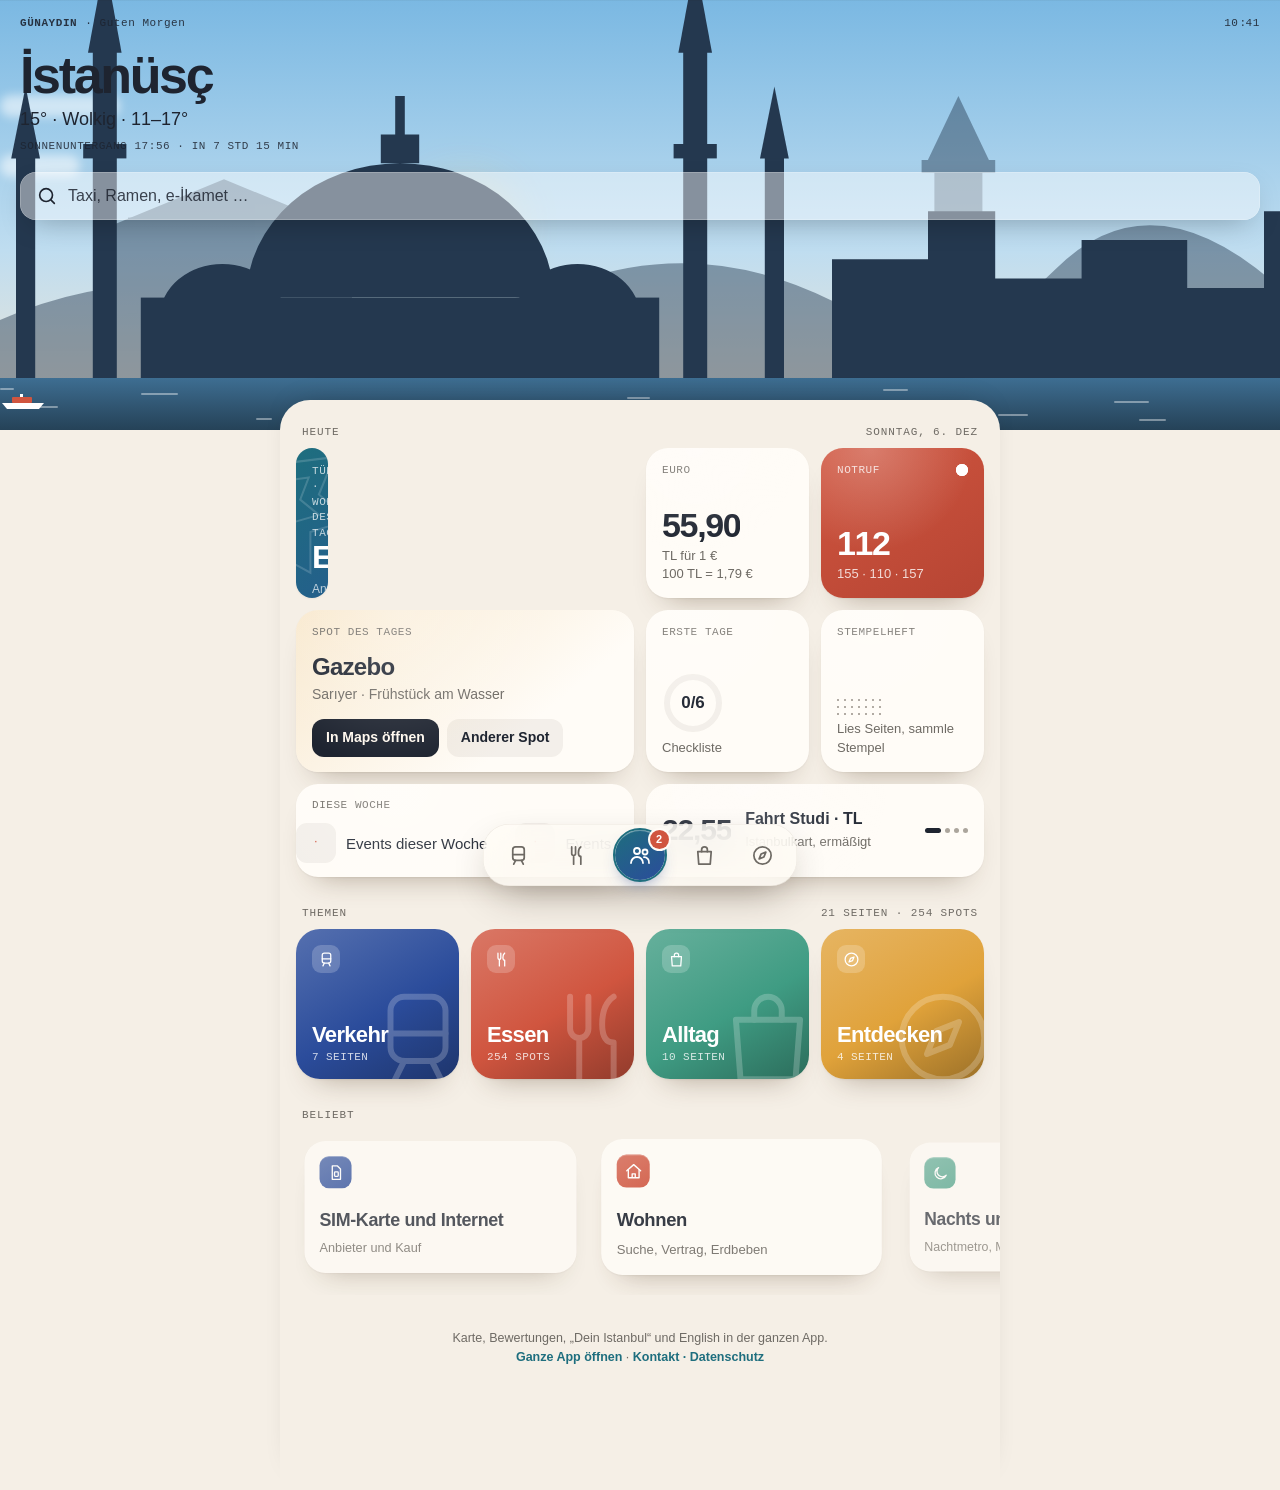
==== index.html @ b3ca07dd "Treffen: Knopf in der Mitte der Leiste, Karte mit Treffpunkten, 5 Beispiel-Treffen, Mitmachen und Vo" ====
<!doctype html>
<html lang="de">
<head>
<meta charset="utf-8">
<meta name="viewport" content="width=device-width,initial-scale=1,viewport-fit=cover">
<title>Istanbul Studentenguide – Istanbulkart, SIM, İkamet, Food-Spots</title>
<meta name="google-site-verification" content="Xn05R_5MM9uL-cfBnthn5D_3-SK7ok3MApF2KQxOoHA"><meta name="description" content="Istanbul für Studierende und Erasmus: Istanbulkart, SIM-Karte, e-İkamet, Verkehr, Preise und über 200 Food-Spots mit Karte und Bewertung."><link rel="canonical" href="https://musancak.github.io/istanbul-guide/"><meta property="og:type" content="website"><meta property="og:url" content="https://musancak.github.io/istanbul-guide/"><meta property="og:site_name" content="Istanbul Studentenguide"><meta property="og:title" content="Istanbul Studentenguide – Istanbulkart, SIM, İkamet, Food-Spots"><meta property="og:description" content="Istanbul für Studierende und Erasmus: Istanbulkart, SIM-Karte, e-İkamet, Verkehr, Preise und über 200 Food-Spots mit Karte und Bewertung."><meta property="og:image" content="https://musancak.github.io/istanbul-guide/og.png?v=2"><meta property="og:image:alt" content="Istanbul Studentenguide auf dem Handy"><meta property="og:image:width" content="1200"><meta property="og:image:height" content="630"><meta property="og:locale" content="de_DE"><meta name="twitter:card" content="summary_large_image">
<meta name="theme-color" content="#F5EFE6" media="(prefers-color-scheme: light)">
<meta name="theme-color" content="#0F1621" media="(prefers-color-scheme: dark)">
<meta name="apple-mobile-web-app-capable" content="yes">
<meta name="apple-mobile-web-app-title" content="Istanbul">
<link rel="manifest" href="manifest.webmanifest">
<link rel="icon" href="icon-192.png">
<link rel="apple-touch-icon" href="icon-180.png">
<script>/* alte Links wie #essen oder #sim führen in die ganze App */if(location.hash.length>1)location.replace("app.html"+location.hash)</script>
<link rel="stylesheet" href="start.css">
<link rel="stylesheet" href="treffen.css">
<style>
/* ---------- Himmel oben ---------- */
.held{position:relative;height:calc(430px + env(safe-area-inset-top));overflow:hidden;color:#fff;--h1:#8EC5E8;--h2:#E9F1F4;--h3:#F6E7D2;--silh:#24384F;--wasser:#3E6E92}
.himmel{position:absolute;inset:-10% 0 0;background:linear-gradient(180deg,var(--h1) 0%,var(--h2) 62%,var(--h3) 100%);transition:background 4s}
.sterne{position:absolute;inset:0;opacity:0;transition:opacity 4s}.nacht .sterne{opacity:1}
.sterne i{position:absolute;width:2px;height:2px;border-radius:50%;background:#fff;animation:funkeln 7s ease-in-out infinite}
@keyframes funkeln{50%{opacity:.15;transform:scale(.6)}}
.gestirn{position:absolute;width:46px;height:46px;margin:-23px 0 0 -23px;border-radius:50%;background:radial-gradient(circle at 40% 40%,#FFF6D8,#FFD27A 60%,#F6A94B);box-shadow:0 0 50px 18px rgba(255,210,122,.45);transition:left 4s,top 4s}
.nacht .gestirn{width:30px;height:30px;margin:-15px 0 0 -15px;background:radial-gradient(circle at 35% 35%,#FFFFFF,#DCE3F0);box-shadow:0 0 40px 10px rgba(220,227,240,.25)}
.wolke{position:absolute;height:22px;border-radius:99px;background:rgba(255,255,255,.55);filter:blur(5px);animation:ziehen linear infinite}
.wolke.w1{top:22%;width:120px;animation-duration:140s;animation-delay:-40s}.wolke.w2{top:36%;width:80px;animation-duration:190s;animation-delay:-120s}
.nacht .wolke{background:rgba(255,255,255,.08)}
@keyframes ziehen{from{transform:translateX(-140px)}to{transform:translateX(calc(100vw + 140px))}}
.skyline{position:absolute;left:0;right:0;bottom:0;width:100%;height:auto;will-change:transform}
.skyline.hinten{bottom:46px;opacity:.45}
.skyline.vorne{width:150%;left:-25%}
.regen .himmel{filter:saturate(.45) brightness(.92)}.regen .gestirn{opacity:.25}.regen .wolke{background:rgba(255,255,255,.7);height:30px}
.tropfen{position:absolute;inset:0;pointer-events:none;opacity:0;transition:opacity 4s}.regen .tropfen{opacity:1}
.tropfen i{position:absolute;top:-20px;width:1.5px;height:16px;border-radius:2px;background:linear-gradient(transparent,rgba(255,255,255,.75));animation:fallen linear infinite}
@keyframes fallen{to{transform:translate(-30px,460px)}}
.hell{color:#1E2430}.hell .held-inhalt{text-shadow:none}.hell .suche{color:#1E2430;background:rgba(255,255,255,.45)}
.skyline path,.skyline rect,.skyline polygon{fill:var(--silh)}
.wasser{position:absolute;left:0;right:0;bottom:0;height:52px;background:linear-gradient(180deg,var(--wasser),color-mix(in srgb,var(--wasser) 60%,#000))}
.wasser i{position:absolute;height:1.5px;border-radius:2px;background:rgba(255,255,255,.4);animation:glitzern 10s ease-in-out infinite}
@keyframes glitzern{50%{opacity:.1;transform:translateX(14px) scaleX(.6)}}
.faehre{position:absolute;bottom:20px;left:0;width:46px;animation:fahren 90s linear infinite}
.faehre path{fill:#fff}.faehre rect{fill:var(--koralle)}
@keyframes fahren{from{transform:translateX(-60px)}to{transform:translateX(calc(100vw + 60px))}}
.held-inhalt{position:absolute;left:0;right:0;top:0;padding:calc(env(safe-area-inset-top) + 16px) 20px 0;text-shadow:0 1px 14px rgba(0,0,0,.18);will-change:transform,opacity}
.gruss{display:flex;align-items:center;gap:8px;opacity:.9}
.gruss b{font-weight:700}
.uhr{margin-left:auto}
#titel{font:800 52px/1 var(--font-d);letter-spacing:-.045em;margin:18px 0 6px}
#wetter{font-size:18px;font-weight:500;margin:0}
#sonne{margin:6px 0 0;opacity:.85}
.suche{position:relative;margin-top:18px;width:100%;display:flex;align-items:center;gap:10px;height:48px;padding:0 16px;border-radius:16px;color:#fff;
 background:rgba(255,255,255,.2);backdrop-filter:blur(18px) saturate(1.6);-webkit-backdrop-filter:blur(18px) saturate(1.6);box-shadow:inset 0 0 0 .5px rgba(255,255,255,.4),0 10px 30px -12px rgba(0,0,0,.35);font-size:16px}
.suche span{opacity:.85}
/* Kopfzeile, wenn der Himmel weggerollt ist */
.mini-kopf{position:fixed;z-index:40;left:0;right:0;top:0;padding:calc(env(safe-area-inset-top) + 10px) 20px 10px;display:flex;align-items:center;gap:8px;
 background:color-mix(in srgb,var(--bg) 78%,transparent);backdrop-filter:blur(20px) saturate(1.6);-webkit-backdrop-filter:blur(20px) saturate(1.6);box-shadow:0 .5px 0 var(--linie);transform:translateY(-100%);transition:transform 1s var(--feder)}
.mini-kopf.da{transform:none}
.mini-kopf b{font:700 17px var(--font-d);letter-spacing:-.02em}
.mini-kopf .mono{margin-left:auto;color:var(--fg2)}

/* ---------- Inhalt ---------- */
main{position:relative;z-index:2;margin-top:-30px;background:var(--bg);border-radius:30px 30px 0 0;padding:22px 16px calc(120px + env(safe-area-inset-bottom));max-width:720px;margin-left:auto;margin-right:auto;box-shadow:0 -10px 30px -18px rgba(0,0,0,.25)}
.kopf{font:500 11px var(--mono);letter-spacing:.08em;text-transform:uppercase;color:var(--fg2);margin:30px 6px 10px;display:flex;justify-content:space-between}
.kopf:first-child{margin-top:4px}
.bento{display:grid;grid-template-columns:1fr 1fr;gap:12px}
.k{position:relative;border-radius:22px;padding:15px 16px;background:var(--karte);box-shadow:var(--schatten);overflow:hidden;min-height:132px;display:flex;flex-direction:column;transform-style:preserve-3d}
.k.breit{grid-column:span 2}
.k .mono{color:var(--fg2)}
.k::after{content:"";position:absolute;inset:0;pointer-events:none;background:radial-gradient(circle at var(--gx,30%) var(--gy,0%),rgba(255,255,255,.35),transparent 55%);opacity:.7}
.gross{font:700 34px/1 var(--font-d);letter-spacing:-.04em;margin-top:auto}
.klein{font-size:13px;color:var(--fg2);margin-top:5px}
.k.farbig{color:#fff}.k.farbig .mono,.k.farbig .klein{color:rgba(255,255,255,.8)}
/* Wort des Tages: Karte zum Umdrehen */
.wort{min-height:150px;padding:0;background:none;box-shadow:none;perspective:900px;overflow:visible}
.wort::after{display:none}
.wort-in{position:relative;flex:1;transform-style:preserve-3d;transition:transform 1.8s var(--feder)}
.wort.um .wort-in{transform:rotateY(180deg)}
.seite-a,.seite-b{position:absolute;inset:0;border-radius:22px;padding:16px;backface-visibility:hidden;-webkit-backface-visibility:hidden;display:flex;flex-direction:column;overflow:hidden;color:#fff;box-shadow:var(--schatten);
 background:linear-gradient(135deg,var(--tuerkis),color-mix(in srgb,var(--tuerkis) 55%,var(--kobalt)))}
.seite-b{transform:rotateY(180deg);background:linear-gradient(135deg,var(--kobalt),color-mix(in srgb,var(--kobalt) 60%,#1E2430))}
.seite-a .mono,.seite-b .mono{color:rgba(255,255,255,.75)}
.muster{position:absolute;right:-30px;top:-30px;width:170px;height:170px;opacity:.16;animation:drehen 120s linear infinite}
.muster path{fill:none;stroke:#fff;stroke-width:1.2}
@keyframes drehen{to{transform:rotate(360deg)}}
.tr{font:700 32px/1.05 var(--font-d);letter-spacing:-.03em;margin-top:auto}
.de{font-size:15px;line-height:1.4;margin-top:auto}
.aus{font:12px var(--mono);opacity:.8;margin-top:6px}
.hoeren{position:absolute;right:12px;bottom:12px;width:40px;height:40px;border-radius:50%;display:grid;place-items:center;background:rgba(255,255,255,.18)}
.hoeren .i{width:19px;height:19px}
.hoeren.spricht{animation:sprechen 1.6s ease-in-out infinite}
@keyframes sprechen{50%{box-shadow:0 0 0 8px rgba(255,255,255,.12)}}
.tipp{font-size:12px;opacity:.7;margin-top:6px}
/* Notruf */
.notruf{background:linear-gradient(150deg,var(--koralle),color-mix(in srgb,var(--koralle) 70%,#7A1F18))}
.puls{position:absolute;right:16px;top:16px;width:12px;height:12px;border-radius:50%;background:#fff}
.puls::before,.puls::after{content:"";position:absolute;inset:0;border-radius:50%;border:2px solid #fff;animation:pulsen 4.8s ease-out infinite}
.puls::after{animation-delay:2.4s}
@keyframes pulsen{to{transform:scale(3.4);opacity:0}}
/* Ring */
.ring{position:relative;width:62px;height:62px;margin-top:auto}
.ring svg{width:62px;height:62px;transform:rotate(-90deg)}
.ring circle{fill:none;stroke-width:6;stroke-linecap:round}
.ring .bahn{stroke:var(--fuell)}.ring .voll{stroke:var(--minze);transition:stroke-dashoffset 2.8s var(--feder)}
.ring b{position:absolute;inset:0;display:grid;place-items:center;font:700 17px var(--font-d)}
/* Stempel */
.punkte{display:grid;grid-template-columns:repeat(7,1fr);gap:5px;margin-top:auto}
.punkte i{aspect-ratio:1;border-radius:50%;border:1.5px dashed var(--fg3);transition:background .8s,border-color .8s,transform 1s var(--feder)}
.punkte i.an{background:var(--koralle);border:1.5px solid var(--koralle)}
.punkte i.neu{animation:stempelPunkt 1.4s var(--feder)}
@keyframes stempelPunkt{0%{transform:scale(2.2);opacity:0}}
/* Spot des Tages */
.spot{background:linear-gradient(140deg,color-mix(in srgb,var(--safran) 22%,var(--karte)),var(--karte) 70%)}
.spot-name{font:700 24px/1.1 var(--font-d);letter-spacing:-.03em;margin-top:14px}
.spot-rest{font-size:14px;color:var(--fg2);margin-top:4px;min-height:20px}
.spot-knoepfe{display:flex;gap:8px;margin-top:14px}
.knopf{padding:9px 14px;border-radius:12px;font-size:14px;font-weight:600;background:var(--tinte);color:var(--auf-tinte)}
.knopf.hell{background:var(--fuell);color:var(--fg)}
/* Events-Laufband */
.events{min-height:0;padding:14px 0 14px}
.events .mono{padding:0 16px}
.band{display:flex;gap:28px;width:max-content;margin-top:10px;animation:laufen 75s linear infinite}
.events:hover .band,.events:active .band{animation-play-state:paused}
@keyframes laufen{to{transform:translateX(-50%)}}
.ev{display:flex;align-items:center;gap:10px;white-space:nowrap;font-size:15px;font-weight:500}
.ev time{display:grid;place-items:center;width:40px;height:40px;border-radius:11px;background:var(--fuell);font:700 15px/1 var(--font-d);text-align:center}
.ev time small{display:block;font:600 8.5px var(--mono);letter-spacing:.06em;color:var(--koralle);margin-bottom:2px}
/* Preise im Wechsel */
.preis{min-height:0;flex-direction:row;align-items:center;gap:14px}
.preis .gross{margin:0;font-size:30px}
.preis-text{flex:1;min-width:0}
.preis-text b{display:block;font-weight:600}
.preis-punkte{display:flex;gap:4px}.preis-punkte i{width:5px;height:5px;border-radius:50%;background:var(--fg3);transition:width .8s var(--feder),background .6s}.preis-punkte i.an{width:16px;border-radius:3px;background:var(--fg)}
/* Themen */
.themen{display:grid;grid-template-columns:1fr 1fr;gap:12px}
.thema{position:relative;min-height:150px;border-radius:24px;padding:16px;color:#fff;overflow:hidden;display:flex;flex-direction:column;box-shadow:var(--schatten);
 background:linear-gradient(150deg,color-mix(in srgb,var(--f) 80%,#fff),var(--f) 55%,color-mix(in srgb,var(--f) 70%,#000))}
.thema .gross-i{position:absolute;right:-14px;bottom:-14px;width:110px;height:110px;opacity:.22;stroke-width:1.3;transition:transform 1.6s var(--feder)}
.thema:active .gross-i{transform:rotate(-12deg) scale(1.1)}
.thema b{font:700 22px/1.1 var(--font-d);letter-spacing:-.03em;margin-top:auto}
.thema small{font:11px var(--mono);letter-spacing:.04em;opacity:.8;margin-top:4px}
.thema .klein-i{width:28px;height:28px;border-radius:9px;display:grid;place-items:center;background:rgba(255,255,255,.2)}
.thema .klein-i .i{width:17px;height:17px}
/* Beliebt: Karussell */
.karussell{display:flex;gap:12px;overflow-x:auto;scroll-snap-type:x mandatory;scrollbar-width:none;margin:0 -16px;padding:6px 16px 18px}
.karussell::-webkit-scrollbar{display:none}
.kk{flex:none;width:72%;scroll-snap-align:center;border-radius:22px;padding:16px;background:var(--karte);box-shadow:var(--schatten);display:flex;flex-direction:column;gap:10px;min-height:140px;transition:transform .3s linear,opacity .3s linear}
.kk b{font:700 19px/1.15 var(--font-d);letter-spacing:-.02em;margin-top:auto}
.kk small{color:var(--fg2);font-size:13.5px}
.fussnote{font-size:12.5px;color:var(--fg2);text-align:center;margin:34px 10px 0;line-height:1.5}
.fussnote a{color:var(--gruen);font-weight:600}
/* ---------- Leiste unten ---------- */
.leiste{position:fixed;z-index:50;left:50%;bottom:calc(14px + env(safe-area-inset-bottom));transform:translateX(-50%);display:flex;padding:6px;border-radius:26px;
 background:color-mix(in srgb,var(--karte) 72%,transparent);backdrop-filter:blur(22px) saturate(1.8);-webkit-backdrop-filter:blur(22px) saturate(1.8);box-shadow:0 16px 40px -14px rgba(40,25,10,.45),inset 0 0 0 .5px var(--linie)}
.leiste button{position:relative;z-index:1;width:58px;height:50px;display:grid;place-items:center;color:var(--fg2);transition:color .6s}
.leiste button[aria-current=true]{color:var(--auf-tinte)}
.leiste .i{width:23px;height:23px;transition:transform 1s var(--feder)}
.leiste button:active .i{transform:scale(.8)}
.blob{position:absolute;z-index:0;top:6px;left:6px;width:58px;height:50px;border-radius:20px;background:var(--tinte);transition:transform 1.2s var(--feder),width 1.2s var(--feder)}
/* Suche, Checkliste */
.such-feld{display:flex;align-items:center;gap:10px;height:50px;padding:0 16px;border-radius:16px;background:var(--karte);box-shadow:var(--schatten);margin:8px 0 14px}
.such-feld input{flex:1;border:0;background:none;font:inherit;font-size:17px;color:var(--fg);outline:none;min-width:0}
.leer{color:var(--fg2);text-align:center;padding:30px 10px}
.check{width:26px;height:26px;border-radius:50%;border:1.8px solid var(--fg3);display:grid;place-items:center;flex:none;transition:background .6s,border-color .6s,transform 1s var(--feder)}
.check .i{width:15px;height:15px;color:#fff;stroke-width:3;stroke-dasharray:24;stroke-dashoffset:24;transition:stroke-dashoffset .8s .2s var(--sanft)}
.an-c .check{background:var(--minze);border-color:var(--minze);transform:scale(1.08)}
.an-c .check .i{stroke-dashoffset:0}
.an-c b{color:var(--fg2);text-decoration:line-through}
.funke{position:fixed;z-index:99;width:7px;height:7px;border-radius:2px;pointer-events:none}
@media (prefers-color-scheme:dark){
 .seite-a{background:linear-gradient(135deg,#1B6672,#22427A)}.seite-b{background:linear-gradient(135deg,#2B4C9B,#18223C)}
 .notruf{background:linear-gradient(150deg,#B8473A,#6A1E17)}
 .thema{background:linear-gradient(150deg,color-mix(in srgb,var(--f) 72%,#000),color-mix(in srgb,var(--f) 42%,#000))}
 .mini{background:linear-gradient(150deg,color-mix(in srgb,var(--f) 75%,#000),color-mix(in srgb,var(--f) 50%,#000))}
 .k::after{opacity:.15}}
/* Bewegung reduzieren: die ruhigen Hintergrund-Bewegungen laufen trotzdem, nur langsam */
@media(prefers-reduced-motion:reduce){
 .wolke.w1,.wolke.w2,.faehre,.muster,.band,.wasser i,.sterne i{animation-iteration-count:infinite!important}
 .wolke.w1{animation-duration:140s!important}.wolke.w2{animation-duration:190s!important}.faehre{animation-duration:90s!important}.muster{animation-duration:120s!important}
 .wasser i{animation-duration:10s!important}.sterne i{animation-duration:7s!important}.band{animation-duration:var(--band,160s)!important}}
@media(min-width:700px){.bento{grid-template-columns:repeat(4,1fr)}.themen{grid-template-columns:repeat(4,1fr)}.kk{width:42%}}
</style>
</head>
<body>
<header class="held" id="held">
  <div class="himmel" id="himmel"></div>
  <div class="sterne" id="sterne"></div>
  <div class="gestirn" id="gestirn"></div>
  <div class="tropfen" id="tropfen"></div>
  <div class="wolke w1"></div>
  <div class="wolke w2"></div>
  <svg class="skyline hinten" id="hinten" viewBox="0 0 400 90" preserveAspectRatio="xMidYMax slice" aria-hidden="true">
    <path d="M0 70Q40 52 90 62T180 58T260 64T330 54T400 60V90H0Z"/>
    <rect x="292" y="20" width="15" height="45"/><polygon points="289,22 299.5,0 310,22"/><rect x="288" y="20" width="23" height="4"/>
    <rect x="40" y="38" width="3" height="30"/><rect x="96" y="44" width="3" height="22"/><path d="M30 64h80V40l-6 0-34-14-34 14h-6z"/>
  </svg>
  <svg class="skyline vorne" id="vorne" viewBox="0 0 400 100" preserveAspectRatio="xMidYMax slice" aria-hidden="true" style="bottom:46px">
    <path d="M118 82a32 28 0 0 1 64 0zM100 86a13 11 0 0 1 26 0zM174 86a13 11 0 0 1 26 0zM146 54h8v-6h-8zM149 48v-8h2v8z"/>
    <rect x="96" y="82" width="108" height="18"/>
    <rect x="86" y="30" width="5" height="70"/><polygon points="85,31 88.5,12 92,31"/><rect x="84" y="50" width="9" height="3"/>
    <rect x="209" y="30" width="5" height="70"/><polygon points="208,31 211.5,12 215,31"/><rect x="207" y="50" width="9" height="3"/>
    <rect x="70" y="52" width="4" height="48"/><polygon points="69,53 72,38 75,53"/>
    <rect x="226" y="52" width="4" height="48"/><polygon points="225,53 228,38 231,53"/>
    <path d="M0 100V78h14v-8h12v10h16v-6h18v26zM240 100V74h20v-10h14v14h18v-8h22v10h16v-16h14v12h18v24zM330 100V84h70v16z"/>
  </svg>
  <div class="wasser" id="wasser"></div>
  <svg class="faehre" viewBox="0 0 46 16" aria-hidden="true"><path d="M2 9h42l-5 6H7z"/><rect x="12" y="3" width="20" height="6" rx="1"/><path d="M20 0h3v3h-3z"/></svg>
  <div class="held-inhalt" id="heldInhalt">
    <div class="gruss mono"><b id="grussTr">MERHABA</b><span id="grussDe"></span><span class="uhr" id="uhr"></span></div>
    <h1 id="titel">İstanbul</h1>
    <p id="wetter">&nbsp;</p>
    <p id="sonne" class="mono">&nbsp;</p>
    <button class="suche press" id="suche"></button>
  </div>
</header>
<div class="mini-kopf" id="miniKopf" aria-hidden="true"><b>İstanbul</b><span class="mono" id="miniWetter"></span></div>

<main id="inhalt">
  <div class="kopf"><span>Heute</span><span id="datum"></span></div>
  <div class="bento" id="bento">
    <button class="k breit wort" id="wort" aria-label="Wort des Tages, antippen zum Umdrehen">
      <div class="wort-in">
        <div class="seite-a"><svg class="muster" viewBox="0 0 100 100" aria-hidden="true"><path d="M50 5l12 21 24-3-9 22 18 15-23 7v24L50 79 28 91V67L5 60l18-15-9-22 24 3z"/><path d="M50 25l7 12 14-2-5 13 11 9-14 4v14L50 68 37 75V61l-14-4 11-9-5-13 14 2z"/><circle cx="50" cy="50" r="9"/></svg>
          <span class="mono">TÜRKISCH · WORT DES TAGES</span><span class="tr" id="wortTr"></span><span class="tipp">Antippen zum Umdrehen</span></div>
        <div class="seite-b"><span class="mono" id="wortTr2"></span><span class="de" id="wortDe"></span><span class="aus" id="wortAus"></span><span class="hoeren" id="hoeren" role="button" aria-label="Anhören"></span></div>
      </div>
    </button>
    <button class="k welle-an" data-seite="geld" id="kursK"><span class="mono">EURO</span><span class="gross" id="kurs">55,89</span><span class="klein" id="kursKlein">TL für 1 €</span></button>
    <button class="k farbig notruf welle-an" data-seite="notfall"><span class="mono">NOTRUF</span><i class="puls"></i><span class="gross">112</span><span class="klein">155 · 110 · 157</span></button>
    <div class="k breit spot" id="spotK"><span class="mono">SPOT DES TAGES</span><div id="spotBox"><div class="spot-name" id="spotName"></div><div class="spot-rest" id="spotRest"></div></div>
      <div class="spot-knoepfe"><a class="knopf press" id="spotKarte" target="_blank" rel="noopener">In Maps öffnen</a><button class="knopf hell press" id="spotWeiter">Anderer Spot</button></div></div>
    <button class="k welle-an" id="ersteK"><span class="mono">ERSTE TAGE</span><div class="ring"><svg viewBox="0 0 62 62"><circle class="bahn" cx="31" cy="31" r="26"/><circle class="voll" id="ringVoll" cx="31" cy="31" r="26" stroke-dasharray="163.4" stroke-dashoffset="163.4"/></svg><b id="ringZahl">0/6</b></div><span class="klein">Checkliste</span></button>
    <button class="k welle-an" id="stempelK"><span class="mono">STEMPELHEFT</span><div class="punkte" id="punkte"></div><span class="klein" id="stempelText"></span></button>
    <button class="k breit events" data-seite="events" id="eventsK"><span class="mono">DIESE WOCHE</span><div class="band" id="band"></div></button>
    <button class="k breit preis welle-an" id="preisK"><span class="gross" id="preisZahl">22,55</span><span class="preis-text"><b id="preisWas"></b><span class="klein" id="preisInfo"></span></span><span class="preis-punkte" id="preisPunkte"></span></button>
  </div>

  <div class="kopf"><span>Themen</span><span id="themenZahl"></span></div>
  <div class="themen" id="themen"></div>

  <div class="kopf"><span>Beliebt</span></div>
  <div class="karussell" id="karussell"></div>

  <p class="fussnote">Karte, Bewertungen, „Dein Istanbul“ und English in der ganzen App.<br><a href="app.html">Ganze App öffnen</a> · <a href="rechtliches.html">Kontakt · Datenschutz</a></p>
</main>

<nav class="leiste" id="leiste" aria-label="Bereiche"><i class="blob" id="blob"></i></nav>

<script src="data.js"></script>
<script src="icons.js"></script>
<script src="start.js"></script>
<script src="treffen.js"></script>
<script>
/* ---------- Daten der Startseite ---------- */
const WOERTER=[["Kolay gelsin","Möge es dir leicht fallen. Sagt man zu allen, die gerade arbeiten.","ko-LAI gel-SIN"],["Afiyet olsun","Guten Appetit, auch nach dem Essen als Dank an die Köchin.","a-fi-JET ol-SUN"],["Hesap lütfen","Die Rechnung, bitte.","he-SAP lüt-FEN"],["Ne kadar?","Wie viel kostet das?","ne ka-DAR"],["Öğrenciyim","Ich bin Student oder Studentin. Lohnt sich bei Rabatten.","ö-ren-DSCHI-jim"],["Aktarma","Umsteigen. Mit der Istanbulkart wird es dabei billiger.","ak-tar-MA"],["Durak","Haltestelle.","du-RAK"],["İndirim var mı?","Gibt es einen Rabatt?","in-di-RIM var-MI"],["Çok güzel","Sehr schön. Passt fast immer.","tschok gü-SEL"],["Sağ ol","Danke, locker und kurz.","SA ol"],["Pardon","Entschuldigung, um durchzukommen.","par-DON"],["Bir çay lütfen","Einen Tee, bitte.","bir TSCHAI lüt-FEN"],["Nerede?","Wo ist das?","NE-re-de"],["Tamam","Okay, passt.","ta-MAM"],["Yavaş yavaş","Langsam, ganz entspannt.","ja-WASCH ja-WASCH"],["Geçmiş olsun","Gute Besserung, auch nach Ärger aller Art.","getsch-MISCH ol-SUN"],["Kira","Miete.","ki-RA"],["Ev sahibi","Vermieter oder Vermieterin.","ew sa-hi-BI"],["Eczane","Apotheke.","edsch-sa-NE"],["Görüşürüz","Bis bald.","gö-rü-schü-RÜS"],["Hadi","Los, komm.","HA-di"],["İnşallah","Hoffentlich, so Gott will.","in-SCHAL-lah"],["Maşallah","Wie schön, als Bewunderung.","MA-schal-lah"],["Boş mu?","Ist der Platz frei?","BOSCH mu"],["Fatura","Rechnung für Strom, Wasser oder Internet.","fa-TU-ra"]];
const PREISE=[["22,55","Fahrt Studi · TL","Istanbulkart, ermäßigt","istanbulkart"],["653","Monatskarte Studi · TL","200 Fahrten im Monat","istanbulkart"],["46,20","Fahrt normal · TL","Istanbulkart, ohne Rabatt","istanbulkart"],["230","Taxi mindestens · TL","Taxameter, 47,92 TL pro km","taxi"]];
const SCHRITTE=[["s1","Istanbulkart am Flughafen holen","flughafen"],["s2","SIM-Karte kaufen, Pass mitnehmen","sim"],["s3","e-İkamet rechtzeitig beantragen","aufenthalt"],["s4","Studenten-Istanbulkart beantragen","istanbulkart"],["s5","Handy-Frist von 120 Tagen notieren","imei"],["s6","Notrufnummern speichern","notfall"]];
const BELIEBT=["sim","wohnen","nacht","geld","flughafen","muzekart","viertel"];
let done={};try{done=JSON.parse(localStorage.getItem("ist-done"))||{}}catch(e){}

/* ---------- Himmel nach Tageszeit ---------- */
const PHASEN={nacht:["#0B1530","#1E3260","#3A4C7A","#0A1226","#132544"],morgen:["#F2A97E","#F6CDA8","#FBE6CF","#2E2E44","#5E6E92"],tag:["#6FB2E0","#BFDDF0","#F3E6D3","#24384F","#3E6E92"],abend:["#E9785A","#F2A673","#F8D7A9","#2B2238","#5A4E78"]};
const minuten=s=>{const[h,m]=s.split(":").map(Number);return h*60+m};
function himmel(L){
  const t=istZeit(),jetzt=t.getHours()*60+t.getMinutes(),auf=minuten(L.auf),unter=minuten(L.unter);
  const ph=jetzt<auf-40||jetzt>unter+40?"nacht":jetzt<auf+60?"morgen":jetzt>unter-60?"abend":"tag";
  const [h1,h2,h3,silh,wasser]=PHASEN[ph],held=$("#held");
  held.style.cssText=`--h1:${h1};--h2:${h2};--h3:${h3};--silh:${silh};--wasser:${wasser}`;held.classList.toggle("nacht",ph==="nacht");held.classList.toggle("hell",ph==="tag"||ph==="morgen");
  /* Sonne bzw. Mond auf ihrem Bogen */
  let p=ph==="nacht"?((jetzt-unter+1440)%1440)/((auf-unter+1440)%1440):(jetzt-auf)/(unter-auf);p=Math.max(.04,Math.min(.96,p));
  const g=$("#gestirn");g.style.left=(8+p*84)+"%";g.style.top=(74-Math.sin(p*Math.PI)*24)+"%";
  const [tr,de]=t.getHours()<11?["GÜNAYDIN","Guten Morgen"]:t.getHours()<17?["İYİ GÜNLER","Schönen Tag"]:t.getHours()<22?["İYİ AKŞAMLAR","Schönen Abend"]:["İYİ GECELER","Gute Nacht"];
  $("#grussTr").textContent=tr;$("#grussDe").textContent="· "+de;
  return{jetzt,unter};
}
function sterne(){const s=$("#sterne");s.innerHTML=Array.from({length:40},(_,i)=>`<i style="left:${(i*37)%100}%;top:${(i*53)%62}%;animation-delay:${-(i%9)*.4}s;opacity:${.4+(i%5)/8}"></i>`).join("")}
function wasser(){$("#wasser").innerHTML=Array.from({length:14},(_,i)=>`<i style="left:${(i*29)%96}%;top:${10+(i*17)%38}px;width:${14+(i*7)%26}px;animation-delay:${-i*.6}s"></i>`).join("")}

/* ---------- Uhr mit rollenden Ziffern ---------- */
function uhr(){const t=istZeit();rollen($("#uhr"),`${String(t.getHours()).padStart(2,"0")}:${String(t.getMinutes()).padStart(2,"0")}`)}

/* ---------- Kopfbereich ---------- */
async function kopf(){
  sterne();wasser();
  const ersatz={auf:"07:00",unter:"17:56"};let {jetzt,unter}=himmel(ersatz);
  uhr();setInterval(uhr,15e3);
  const t=istZeit();$("#datum").textContent=`${TAGE[t.getDay()]}, ${t.getDate()}. ${MON[t.getMonth()]}`;
  wirbeln($("#titel"),"İstanbul",2000);
  const L=await live();({jetzt,unter}=himmel(L));
  const [art,ikon]=WX(L.code);
  if(ikon==="rain"){$("#held").classList.add("regen");$("#tropfen").innerHTML=Array.from({length:leise?0:36},(_,i)=>`<i style="left:${(i*41)%104}%;animation-duration:${.7+(i%5)*.12}s;animation-delay:${-(i*.13)}s"></i>`).join("")}
  $("#wetter").textContent=`${L.temp}° · ${art} · ${L.min}–${L.max}°`;unscharfRein($("#wetter"));
  const rest=minuten(L.unter)-jetzt;
  $("#sonne").textContent=rest>0?`SONNENUNTERGANG ${L.unter} · IN ${Math.floor(rest/60)} STD ${rest%60} MIN`:`SONNENAUFGANG MORGEN ${L.auf}`;
  unscharfRein($("#sonne"),300);
  $("#miniWetter").textContent=`${L.temp}° ${art.toUpperCase()}`;
  /* Euro */
  setTimeout(()=>{rollen($("#kurs"),zahl(L.kurs,2));$("#kursKlein").innerHTML=`TL für 1 €<br>100 TL = ${zahl(100/L.kurs,2)} €`},500);
  /* Events-Laufband */
  const ev=(L.ev||[]).filter(e=>(e.ends||e.starts)>=istZeit().toISOString().slice(0,10));
  const heute=istZeit().toISOString().slice(0,10);
  const html=(ev.length?ev:[{starts:"",title:"Events dieser Woche"}]).map(e=>{const laeuft=e.starts&&e.starts<heute&&e.ends,[,m,d]=((laeuft?e.ends:e.starts)||"--").split("-");return`<span class="ev"><time><span><small>${laeuft?"BIS":m?MON[m-1].toUpperCase():"·"}</small>${d?+d:""}</span></time>${esc(e.title)}${e.place?` <span style="color:var(--fg2);font-weight:400">· ${esc(e.place)}</span>`:""}</span>`}).join("");
  $("#band").innerHTML=html+html;
  /* ruhiges Tempo: etwa 20 Pixel pro Sekunde, egal wie viele Events */
  requestAnimationFrame(()=>{const b=$("#band");const d=Math.max(60,b.scrollWidth/2/20)+"s";b.style.animationDuration=d;b.style.setProperty("--band",d)});
}

/* ---------- Wort des Tages ---------- */
function wort(){
  const [tr,de,aus]=WOERTER[tagNr%WOERTER.length],w=$("#wort");
  $("#wortTr").textContent=tr;$("#wortTr2").textContent=tr.toUpperCase();$("#wortDe").textContent=de;$("#wortAus").textContent=aus;
  const h=$("#hoeren");h.innerHTML=`<svg viewBox="0 0 24 24" class="i"><path d="M4 10v4h4l5 4V6L8 10z"/><path d="M16.5 8.5a5 5 0 0 1 0 7M19 6a8.5 8.5 0 0 1 0 12"/></svg>`;
  w.onclick=e=>{if(e.target.closest("#hoeren"))return;w.classList.toggle("um")};
  h.onclick=e=>{e.stopPropagation();if(!("speechSynthesis"in window))return toast("Dein Browser kann nicht vorlesen.");
    const u=new SpeechSynthesisUtterance(tr);u.lang="tr-TR";u.rate=.85;const v=speechSynthesis.getVoices().find(x=>x.lang.startsWith("tr"));if(v)u.voice=v;
    h.classList.add("spricht");u.onend=u.onerror=()=>h.classList.remove("spricht");speechSynthesis.cancel();speechSynthesis.speak(u)};
}

/* ---------- Spot des Tages ---------- */
let spotV=0;
function spot(anim){
  const s=spotDesTages(spotV),box=$("#spotBox");
  const setz=()=>{$("#spotName").textContent=s.n;$("#spotRest").textContent=[s.d,s.note].filter(Boolean).join(" · ");$("#spotKarte").href=maps(s)};
  if(!anim||leise)return setz();
  box.animate([{opacity:1,transform:"none",filter:"blur(0)"},{opacity:0,transform:"translateX(-30px)",filter:"blur(6px)"}],{duration:220,easing:"ease-in"}).onfinish=()=>{setz();
    box.animate([{opacity:0,transform:"translateX(40px)",filter:"blur(6px)"},{opacity:1,transform:"none",filter:"blur(0)"}],{duration:600,easing:FEDER})};
}
$("#spotWeiter").onclick=()=>{spotV++;spot(true)};

/* ---------- Checkliste mit Ring ---------- */
function ring(){const n=SCHRITTE.filter(s=>done[s[0]]).length;$("#ringVoll").style.strokeDashoffset=163.4*(1-n/6);$("#ringZahl").textContent=`${n}/6`}
function funken(x,y){if(leise)return;const F=["--minze","--safran","--koralle","--tuerkis"];for(let i=0;i<14;i++){const f=document.createElement("i");f.className="funke";f.style.cssText=`left:${x}px;top:${y}px;background:var(${F[i%4]})`;document.body.appendChild(f);
  const a=Math.random()*Math.PI*2,d=40+Math.random()*60;f.animate([{transform:"translate(0,0) rotate(0)",opacity:1},{transform:`translate(${Math.cos(a)*d}px,${Math.sin(a)*d+30}px) rotate(${Math.random()*360}deg)`,opacity:0}],{duration:800+Math.random()*400,easing:SANFT}).onfinish=()=>f.remove()}}
$("#ersteK").onclick=e=>{
  const s=oeffne(`<h1 class="s-gross">Erste Tage</h1><p class="s-sub">Abhaken bleibt nur auf diesem Gerät.</p><div class="gruppe">${SCHRITTE.map(([k,t,p])=>`<div class="z ${done[k]?"an-c":""}"><button class="check" data-k="${k}" aria-pressed="${!!done[k]}" aria-label="${esc(t)}">${ic("check")}</button><button class="z-text" data-seite="${p}" style="flex:1"><b>${esc(t)}</b></button>${ic("chev","chev")}</div>`).join("")}</div>`,e.currentTarget,"Erste Tage");
  $$(".check",s).forEach(b=>b.onclick=ev=>{const k=b.dataset.k;if(done[k])delete done[k];else{done[k]=1;const r=b.getBoundingClientRect();funken(r.left+13,r.top+13)}
    try{localStorage.setItem("ist-done",JSON.stringify(done))}catch(x){}b.closest(".z").classList.toggle("an-c",!!done[k]);b.setAttribute("aria-pressed",!!done[k]);ring()});
  $$("[data-seite]",s).forEach(b=>b.onclick=()=>seiteOeffnen(b.dataset.seite,b));
};

/* ---------- Stempelheft ---------- */
function stempelheft(neu){
  const n=ALLE_SEITEN.filter(id=>GELESEN[id]).length;
  $("#punkte").innerHTML=ALLE_SEITEN.map(id=>`<i class="${GELESEN[id]?"an":""}${id===neu?" neu":""}"></i>`).join("");
  $("#stempelText").textContent=n?`${n} von ${ALLE_SEITEN.length} Seiten`:"Lies Seiten, sammle Stempel";
}
document.addEventListener("gestempelt",e=>stempelheft(e.detail));
$("#stempelK").onclick=e=>{
  const s=oeffne(`<h1 class="s-gross">Stempelheft</h1><p class="s-sub">Jede gelesene Seite gibt einen Stempel.</p>${THEMEN.filter(t=>t.r.length).map(t=>`<h3>${esc(t.t)}</h3><div class="gruppe">${t.r.map(id=>`<button class="z pfeil" data-seite="${id}"><span class="mini" style="--f:${GELESEN[id]?"var(--koralle)":"#A3A3A8"}">${ic(GELESEN[id]?"check":P[id].i||"doc")}</span><span><b>${esc(P[id].t)}</b><small>${GELESEN[id]?"Gestempelt":"Noch offen"}</small></span>${ic("chev","chev")}</button>`).join("")}</div>`).join("")}`,e.currentTarget,"Stempelheft");
  $$("[data-seite]",s).forEach(b=>b.onclick=()=>seiteOeffnen(b.dataset.seite,b));
};

/* ---------- Preise im Wechsel ---------- */
let preisI=0;
function preis(){const [z,was,info,seite]=PREISE[preisI];rollen($("#preisZahl"),z);$("#preisWas").textContent=was;$("#preisInfo").textContent=info;$("#preisK").dataset.seite=seite;
  $("#preisPunkte").innerHTML=PREISE.map((_,i)=>`<i class="${i===preisI?"an":""}"></i>`).join("")}
setInterval(()=>{if(document.hidden)return;preisI=(preisI+1)%PREISE.length;preis()},7000);

/* ---------- Themen und Beliebt ---------- */
function themen(){
  $("#themen").innerHTML=THEMEN.map(t=>`<button class="thema" data-thema="${t.id}" style="--f:var(--${{verkehr:"kobalt",essen:"koralle",alltag:"minze",entdecken:"safran"}[t.id]})"><span class="klein-i">${ic(t.i)}</span>${ic(t.i,"i gross-i")}<b>${t.t}</b><small>${t.id==="essen"?SPOTS.length+" SPOTS":t.r.length+" SEITEN"}</small></button>`).join("");
  $("#themenZahl").textContent=`${ALLE_SEITEN.length} Seiten · ${SPOTS.length} Spots`;
  $$(".thema").forEach(b=>{kippen(b,10);b.onclick=()=>themaOeffnen(THEMEN.find(t=>t.id===b.dataset.thema),b)});
  const farbe=id=>`var(--${["kobalt","koralle","minze","safran","tuerkis"][BELIEBT.indexOf(id)%5]})`;
  $("#karussell").innerHTML=BELIEBT.filter(id=>P[id]).map(id=>`<button class="kk" data-seite="${id}"><span class="mini" style="--f:${farbe(id)}">${ic(P[id].i||"doc")}</span><b>${esc(P[id].t)}</b><small>${esc(P[id].s||"")}</small></button>`).join("");
  const k=$("#karussell"),skal=()=>{const m=k.getBoundingClientRect().left+k.clientWidth/2;$$(".kk",k).forEach(c=>{const r=c.getBoundingClientRect(),d=Math.min(1,Math.abs(r.left+r.width/2-m)/r.width);c.style.transform=`scale(${1-d*.08})`;c.style.opacity=1-d*.35})};
  k.addEventListener("scroll",()=>requestAnimationFrame(skal),{passive:true});skal();
}
document.addEventListener("click",e=>{const b=e.target.closest("main [data-seite]");if(b&&!e.target.closest(".seite"))seiteOeffnen(b.dataset.seite,b)});

/* ---------- Suche ---------- */
const norm=s=>String(s).toLowerCase().replace(/ı/g,"i").normalize("NFD").replace(/[̀-ͯ]/g,"");
$("#suche").innerHTML=`${ic("search")}<span>Taxi, Ramen, e-İkamet …</span>`;
$("#suche").onclick=e=>{
  const s=oeffne(`<h1 class="s-gross">Suchen</h1><label class="such-feld">${ic("search")}<input id="sq" type="search" placeholder="Taxi, Ramen, e-İkamet …" autocomplete="off" enterkeyhint="search"></label><div id="streffer"></div>`,e.currentTarget,"Suchen");
  const q=$("#sq",s),out=$("#streffer",s);setTimeout(()=>q.focus(),350);
  q.oninput=()=>{const v=norm(q.value.trim());if(!v){out.innerHTML="";return}
    const w=v.split(/\s+/),passt=t=>w.every(x=>norm(t).includes(x));
    const seiten=ALLE_SEITEN.filter(id=>passt(P[id].t+" "+P[id].s+" "+JSON.stringify(P[id].g))).slice(0,12),sp=SPOTS.filter(x=>passt(x.n+" "+x.d+" "+x.note)).slice(0,15);
    out.innerHTML=(seiten.length?`<h3>Seiten</h3><div class="gruppe">${seiten.map(id=>`<button class="z pfeil" data-seite="${id}"><span class="mini" style="--f:var(--tuerkis)">${ic(P[id].i||"doc")}</span><span><b>${esc(P[id].t)}</b><small>${esc(P[id].s||"")}</small></span>${ic("chev","chev")}</button>`).join("")}</div>`:"")+
      (sp.length?`<h3>Food-Spots</h3><div class="gruppe">${sp.map(x=>`<a class="z link" href="${maps(x)}" target="_blank" rel="noopener"><span><b>${esc(x.n)}</b><small>${esc([x.d,x.note].filter(Boolean).join(" · "))}</small></span>${ic("ext")}</a>`).join("")}</div>`:"")||`<p class="leer">Nichts gefunden für „${esc(q.value)}“.</p>`;
    $$("[data-seite]",out).forEach(b=>b.onclick=()=>seiteOeffnen(b.dataset.seite,b));staffeln($$(".gruppe",out),{abstand:60,dauer:420})};
};

/* ---------- Leiste unten mit wanderndem Blob ---------- */
function leiste(){
  /* Themen links und rechts, Treffen in der Mitte */
  const l=$("#leiste"),th=THEMEN.map(t=>`<button data-tab="${t.id}" aria-label="${t.t}" aria-current="false">${ic(t.i)}</button>`);
  th.splice(2,0,`<button class="mitte" id="tabTreffen" data-tab="treffen" aria-label="Treffen" aria-current="false"><span class="rund">${ic("people")}</span><span class="badge" hidden></span></button>`);
  l.insertAdjacentHTML("beforeend",th.join(""));
  const blob=$("#blob"),setz=b=>{$$("button",l).forEach(x=>x.setAttribute("aria-current",x===b));blob.classList.toggle("weg",!b||b.dataset.tab==="treffen");if(!b||b.dataset.tab==="treffen")return;
    blob.style.transform=`translateX(${b.offsetLeft-6}px)`;blob.animate([{scale:"1 1"},{scale:"1.25 .85"},{scale:"1 1"}],{duration:leise?1:500,easing:SANFT})};
  setz(null);tabZahl();
  $$("button",l).forEach(b=>b.onclick=()=>{if(b.getAttribute("aria-current")==="true"){offen&&offen();return}setz(b);const war=offen;offen&&offen();
    setTimeout(()=>{const s=b.dataset.tab==="treffen"?treffenOeffnen(b):themaOeffnen(THEMEN.find(t=>t.id===b.dataset.tab),b);
      new MutationObserver((_,o)=>{if(!s.isConnected){o.disconnect();if(b.getAttribute("aria-current")==="true")setz(null)}}).observe(document.body,{childList:true})},war?860:0)});
}

/* ---------- Rollen: Himmel-Parallaxe und Mini-Kopf ---------- */
function rollenEffekt(){
  const vorne=$("#vorne"),hinten=$("#hinten"),inhalt=$("#heldInhalt"),g=$("#gestirn"),mk=$("#miniKopf");let wartet=false;
  addEventListener("scroll",()=>{if(wartet)return;wartet=true;requestAnimationFrame(()=>{wartet=false;const y=Math.max(0,scrollY);
    if(!leise){hinten.style.transform=`translateY(${y*.35}px)`;vorne.style.transform=`translateY(${y*.18}px)`;g.style.translate=`0 ${y*.5}px`;
      inhalt.style.transform=`translateY(${y*.45}px) scale(${1-Math.min(y,300)/1500})`;inhalt.style.opacity=1-Math.min(1,y/240)}
    mk.classList.toggle("da",y>300)})},{passive:true});
}

/* ---------- Start ---------- */
kopf();wort();spot();ring();stempelheft();preis();themen();leiste();rollenEffekt();
staffeln($$("#bento>*"),{start:250,abstand:70});
if("serviceWorker" in navigator&&location.protocol==="https:")navigator.serviceWorker.register("sw.js").catch(()=>{});
const io=new IntersectionObserver(es=>es.forEach(e=>{if(e.isIntersecting){io.unobserve(e.target);staffeln([...e.target.children],{abstand:70,von:"translateY(30px) scale(.94)"})}}),{threshold:.15});
io.observe($("#themen"));io.observe($("#karussell"));
$$(".k:not(.wort)").forEach(k=>kippen(k,5));
setTimeout(()=>{$("#ringVoll").style.strokeDashoffset=163.4;requestAnimationFrame(()=>requestAnimationFrame(ring))},0);
</script>
<script data-goatcounter="https://musancak.goatcounter.com/count" async src="https://gc.zgo.at/count.js"></script>
</body>
</html>
---- start.css ----
/* Startseite: Grundstil und Detailseiten */
:root{
 --bg:#F5EFE6;--karte:#FFFCF7;--fg:#1E2430;--fg2:#6E6A64;--fg3:#ABA59C;--linie:rgba(60,40,20,.09);--fuell:rgba(60,40,20,.06);
 --gruen:#1E6E7E;--gruen2:#1E6E7E;--rot:#C8463A;--tinte:#1E2430;--auf-tinte:#FFF8EE;
 --tuerkis:#1E6E7E;--kobalt:#2B4C9B;--koralle:#D0553F;--safran:#E0A23A;--minze:#3F9C83;
 --schatten:0 18px 30px -20px rgba(70,45,20,.42),0 1px 2px rgba(70,45,20,.06);
 --mono:ui-monospace,"SF Mono",Menlo,monospace;
 --font:-apple-system,BlinkMacSystemFont,"SF Pro Text","Segoe UI",sans-serif;--font-d:-apple-system,BlinkMacSystemFont,"SF Pro Display","Segoe UI",sans-serif;
 --feder:linear(0,.06 2%,.24 5%,.52 9%,.79 14%,.95 19%,1.03 24%,1.05 29%,1.03 37%,1.005 48%,.998 60%,1);--sanft:cubic-bezier(.2,.8,.2,1);
}
@media (prefers-color-scheme:dark){:root{
 --bg:#0F1621;--karte:#18212E;--fg:#EEF1F5;--fg2:#98A2B0;--fg3:#5E6876;--linie:rgba(255,255,255,.08);--fuell:rgba(255,255,255,.07);
 --gruen:#6FC6C9;--gruen2:#6FC6C9;--rot:#FF7A66;--tinte:#F4EDE2;--auf-tinte:#141B26;
 --tuerkis:#4FB3B8;--kobalt:#6F8FE0;--koralle:#F07A62;--safran:#F2BC5C;--minze:#5DC2A5;
 --schatten:0 18px 30px -20px rgba(0,0,0,.9),inset 0 1px 0 rgba(255,255,255,.05);color-scheme:dark}}
*{box-sizing:border-box;-webkit-tap-highlight-color:transparent}
html,body{margin:0;background:var(--bg);color:var(--fg);font:16px/1.4 var(--font);-webkit-font-smoothing:antialiased;overflow-x:hidden}
button{font:inherit;color:inherit;background:none;border:0;padding:0;cursor:pointer;text-align:left}
a{color:inherit;text-decoration:none}
svg{display:block}
svg.i{width:22px;height:22px;fill:none;stroke:currentColor;stroke-width:1.8;stroke-linecap:round;stroke-linejoin:round;flex:none}
:focus-visible{outline:2px solid var(--gruen);outline-offset:3px;border-radius:8px}
[hidden]{display:none!important}
.mono{font-family:var(--mono);font-size:11px;letter-spacing:.05em}
.press{transition:transform .8s var(--feder)}
.press:active{transform:scale(.95)}
.welle-an{position:relative;overflow:hidden}
.welle{position:absolute;border-radius:50%;background:currentColor;pointer-events:none}
/* rollende Ziffern */
.roll{display:inline-flex;overflow:hidden;line-height:1.05;vertical-align:bottom}
.roll span{display:inline-block}
.roll span.neu{animation:rollIn 1.2s var(--feder) both}
@keyframes rollIn{from{transform:translateY(70%);opacity:0;filter:blur(3px)}}
/* Wörter aus der Unschärfe */
.w{display:inline-block;opacity:0;filter:blur(10px);transform:translateY(8px);transition:opacity 1.6s var(--sanft),filter 1.6s var(--sanft),transform 2s var(--feder)}
.da .w{opacity:1;filter:none;transform:none}

/* Detailseite */
.seite{position:fixed;inset:0;z-index:60;background:var(--bg);overflow-y:auto;overscroll-behavior:contain;-webkit-overflow-scrolling:touch;padding:0 18px calc(40px + env(safe-area-inset-bottom))}
.s-kopf{position:sticky;top:0;z-index:2;display:flex;align-items:center;gap:10px;margin:0 -18px;padding:calc(env(safe-area-inset-top) + 8px) 14px 8px;transition:background .6s,box-shadow .6s}
.gerollt .s-kopf{background:color-mix(in srgb,var(--bg) 80%,transparent);backdrop-filter:blur(20px) saturate(1.6);-webkit-backdrop-filter:blur(20px) saturate(1.6);box-shadow:0 .5px 0 var(--linie)}
.zurueck{width:40px;height:40px;border-radius:50%;display:grid;place-items:center;background:var(--karte);box-shadow:var(--schatten)}
.s-titel{font-weight:600;opacity:0;transform:translateY(6px);transition:.6s var(--sanft)}
.gerollt .s-titel{opacity:1;transform:none}
.s-inhalt{max-width:640px;margin:0 auto}
.s-gross{font:700 34px/1.1 var(--font-d);letter-spacing:-.035em;margin:10px 0 4px}
.s-sub{color:var(--fg2);margin:0 0 18px}
.seite h3{font:500 11px var(--mono);letter-spacing:.07em;text-transform:uppercase;color:var(--fg2);margin:26px 4px 8px}
.gruppe{background:var(--karte);border-radius:18px;box-shadow:var(--schatten);overflow:hidden}
.z{display:flex;align-items:center;gap:12px;padding:13px 16px;width:100%;position:relative}
.z+.z::before{content:"";position:absolute;top:0;left:16px;right:0;height:.5px;background:var(--linie)}
.z.txt{display:block;font-size:15px;line-height:1.5}
.z.kv{align-items:flex-start;justify-content:space-between}.z.kv span{color:var(--fg2);text-align:right;max-width:60%;font-size:15px}
.z.link>span,.z.pfeil>span:not(.mini){flex:1;min-width:0}
.z small{display:block;color:var(--fg2);font-size:13.5px;margin-top:2px}
.z b{font-weight:500}
.z .i{width:17px;height:17px;color:var(--fg3)}
.z:active{background:var(--fuell)}
.mini{width:34px;height:34px;border-radius:10px;display:grid;place-items:center;flex:none;color:#fff;background:linear-gradient(150deg,color-mix(in srgb,var(--f) 85%,#fff),var(--f));box-shadow:inset 0 1px 0 rgba(255,255,255,.25)}
.mini .i{width:19px;height:19px;color:#fff}
.fuss{font-size:13px;color:var(--fg2);margin:8px 6px 0;line-height:1.45}
.schritte{margin:0;padding:12px 16px 12px 38px;font-size:15px;line-height:1.5}.schritte li+li{margin-top:6px}
.in-app{display:flex;justify-content:center;margin:26px 0 0;padding:15px;border-radius:16px;background:var(--tinte);color:var(--auf-tinte);font-weight:600}
.kats{display:flex;gap:7px;overflow-x:auto;scrollbar-width:none;margin:0 -18px 12px;padding:2px 18px 8px}
.kat{flex:none;padding:8px 14px;border-radius:99px;background:var(--karte);box-shadow:var(--schatten);font-size:14px;font-weight:500;transition:background .6s,color .6s,transform .8s var(--feder)}
.kat[aria-pressed=true]{background:var(--tinte);color:var(--auf-tinte)}
.stern{display:inline-block;width:6px;height:6px;border-radius:50%;background:var(--rot);vertical-align:3px;margin-left:3px}
#toast{position:fixed;left:50%;bottom:calc(96px + env(safe-area-inset-bottom));z-index:90;transform:translate(-50%,20px);opacity:0;pointer-events:none;background:var(--tinte);color:var(--auf-tinte);padding:10px 16px;border-radius:16px;font-size:14px;transition:.9s var(--feder)}
#toast.an{opacity:1;transform:translate(-50%,0)}
/* Bewegung reduzieren: Übergänge kurz, Endlos-Animationen stehen still (sonst rasen sie mit .01ms pro Runde) */
@media(prefers-reduced-motion:reduce){*,*::before,*::after{animation-duration:.01ms!important;animation-iteration-count:1!important;transition-duration:.15s!important}}
.stempel{position:fixed;z-index:95;right:22px;top:calc(env(safe-area-inset-top) + 70px);width:92px;height:92px;border-radius:50%;border:2.5px solid var(--koralle);color:var(--koralle);display:grid;place-content:center;text-align:center;background:color-mix(in srgb,var(--bg) 70%,transparent);backdrop-filter:blur(6px);-webkit-backdrop-filter:blur(6px);pointer-events:none;box-shadow:inset 0 0 0 4px color-mix(in srgb,var(--koralle) 25%,transparent)}
.stempel b{font:700 22px/1 var(--font-d);letter-spacing:-.03em}.stempel span{font:600 9px var(--mono);letter-spacing:.12em;text-transform:uppercase;margin-top:3px}
svg.chev{width:14px;height:14px;fill:none;stroke:var(--fg3);stroke-width:2.6;stroke-linecap:round;stroke-linejoin:round;flex:none}
---- treffen.css ----
/* Treffen: Knopf in der Mitte der Leiste, Karte, Karten der Treffen, Unterblatt */
.leiste .mitte{width:66px;margin:0 2px}
.leiste .mitte .rund{width:50px;height:50px;border-radius:50%;display:grid;place-items:center;color:#fff;
 background:linear-gradient(145deg,var(--tuerkis),var(--kobalt));box-shadow:0 8px 18px -8px color-mix(in srgb,var(--kobalt) 80%,transparent),inset 0 1px 0 rgba(255,255,255,.3);transition:transform 1s var(--feder)}
.leiste .mitte .rund::after{content:"";position:absolute;inset:0;margin:auto;width:50px;height:50px;border-radius:50%;border:2px solid var(--tuerkis);animation:tpuls 3.2s ease-out infinite;pointer-events:none}
@keyframes tpuls{0%{transform:scale(1);opacity:.6}70%,100%{transform:scale(1.45);opacity:0}}
.leiste .mitte:active .rund{transform:scale(.88)}
.leiste .mitte .i{width:24px;height:24px}
.leiste .badge{position:absolute;top:0;right:4px;min-width:19px;height:19px;padding:0 5px;border-radius:10px;background:var(--koralle);color:#fff;font:700 11px/19px var(--font);text-align:center;box-shadow:0 0 0 2px var(--karte)}
.blob.weg{opacity:0}

.treffen-seite .s-sub{display:flex;align-items:center;gap:0}
.treffen-seite .s-sub b{color:var(--fg);font-weight:700}
.live{width:8px;height:8px;border-radius:50%;background:var(--minze);margin-right:9px;box-shadow:0 0 0 0 var(--minze);animation:live 2s ease-out infinite}
@keyframes live{0%{box-shadow:0 0 0 0 color-mix(in srgb,var(--minze) 70%,transparent)}100%{box-shadow:0 0 0 10px transparent}}

.t-karte{position:relative;isolation:isolate;border-radius:22px;overflow:hidden;box-shadow:var(--schatten);background:var(--karte)}
#tKarte{height:min(300px,38vh);background:var(--fuell)}
.t-karte .leaflet-control-attribution{font-size:9px;background:color-mix(in srgb,var(--karte) 70%,transparent)}
.pin-huelle{background:none;border:0}
.pin{width:100%;height:100%;border-radius:50%;background:var(--fg3);border:2.5px solid var(--karte);box-shadow:0 3px 8px rgba(0,0,0,.25);display:grid;place-items:center;transition:transform .8s var(--feder),background .5s}
.pin.voll{background:linear-gradient(145deg,var(--tuerkis),var(--kobalt));color:#fff;font:700 14px var(--font)}
.pin.voll::before{content:"";position:absolute;inset:-6px;border-radius:50%;background:var(--tuerkis);opacity:.25;z-index:-1;animation:tpuls 2.8s ease-out infinite}
.pin.an{transform:scale(1.25);background:linear-gradient(145deg,var(--koralle),var(--safran))}
.pin.an:not(.voll){transform:scale(1.6)}
.ort-info{position:absolute;left:10px;right:10px;bottom:10px;z-index:500;display:flex;align-items:center;gap:12px;padding:12px 12px 12px 16px;border-radius:18px;
 background:color-mix(in srgb,var(--karte) 86%,transparent);backdrop-filter:blur(18px) saturate(1.6);-webkit-backdrop-filter:blur(18px) saturate(1.6);box-shadow:var(--schatten)}
.ort-info>div{flex:1;min-width:0}.ort-info small{display:block;color:var(--fg2);font-size:12.5px;white-space:nowrap;overflow:hidden;text-overflow:ellipsis}
.ort-n{text-align:center}.ort-n b{display:block;font:700 20px/1 var(--font-d)}.ort-n small{font-size:10.5px}
.knopf{display:inline-flex;align-items:center;justify-content:center;height:38px;padding:0 14px;border-radius:12px;background:var(--tinte);color:var(--auf-tinte);font-size:14px;font-weight:600;white-space:nowrap}

.vorschlag{display:flex;align-items:center;gap:14px;width:100%;margin:14px 0 16px;padding:14px 16px;border-radius:20px;color:#fff;
 background:linear-gradient(120deg,var(--tuerkis),var(--kobalt) 70%,#5B3E9B);box-shadow:0 18px 30px -18px var(--kobalt)}
.vorschlag>.i{width:38px;height:38px;padding:8px;border-radius:12px;background:rgba(255,255,255,.18);stroke-width:2.2}
.vorschlag b{display:block;font:700 17px var(--font-d)}.vorschlag small{opacity:.8;font-size:13px}

.chips{display:flex;gap:8px;overflow-x:auto;scrollbar-width:none;margin:0 -18px;padding:2px 18px 4px}
.chips::-webkit-scrollbar{display:none}
.chip{flex:none;height:36px;padding:0 14px;border-radius:18px;background:var(--fuell);color:var(--fg);font-size:14.5px;font-weight:500;transition:background .5s,color .5s,transform .8s var(--feder)}
.chip[aria-pressed=true]{background:var(--tinte);color:var(--auf-tinte)}
.chip span{opacity:.7}

.t-liste{display:flex;flex-direction:column;gap:10px;margin-top:12px}
.tk{display:flex;align-items:center;gap:14px;padding:14px;border-radius:20px;background:var(--karte);box-shadow:var(--schatten);cursor:pointer;position:relative;transition:background .6s}
.tk-zeit{flex:none;width:62px;text-align:center;padding:8px 0;border-radius:14px;background:var(--fuell)}
.tk-zeit .mono{font-size:9.5px;color:var(--fg2);display:block}
.tk-zeit b{display:block;font:700 18px/1.15 var(--font-d);letter-spacing:-.02em}
.tk-zeit small{display:block;font-size:10.5px;color:var(--koralle);font-weight:600;margin-top:1px}
.tk-mitte{flex:1;min-width:0;display:flex;flex-direction:column;gap:4px}
.tk-titel{font:600 15.5px/1.25 var(--font);letter-spacing:-.01em}
.tk-ort{display:flex;align-items:center;gap:4px;color:var(--fg2);font-size:13px}.tk-ort .i{width:14px;height:14px}
.tk-leute{display:flex;align-items:center;gap:8px;margin-top:2px;font-size:13px;color:var(--fg2)}
.tk-n{white-space:nowrap}.tk-n b{color:var(--fg);font-weight:700}
.ava{display:flex}
.ava i{width:24px;height:24px;border-radius:50%;margin-left:-7px;display:grid;place-items:center;font:700 8.5px var(--font);font-style:normal;color:#fff;background:var(--a);box-shadow:0 0 0 2px var(--karte)}
.ava i:first-child{margin-left:0}
.ava i.du{color:var(--auf-tinte)}
.bsp{font-size:8.5px;padding:2px 6px;border-radius:6px;background:var(--fuell);color:var(--fg3);margin-left:auto}
.mit{flex:none;width:46px;height:46px;border-radius:50%;display:grid;place-items:center;background:var(--tinte);color:var(--auf-tinte);transition:background .6s,transform .8s var(--feder)}
.mit .i{width:22px;height:22px;stroke-width:2.4}
.mit path{transition:stroke-dashoffset .5s var(--sanft),opacity .3s,transform .6s var(--feder);transform-origin:12px 12px}
.mit .haken{stroke-dasharray:22;stroke-dashoffset:22}
.dabei .mit{background:var(--minze);color:#fff}
.dabei .mit .plus-h,.dabei .mit .plus-v{opacity:0;transform:rotate(90deg) scale(.4)}
.dabei .mit .haken{stroke-dashoffset:0;transition-delay:.12s}
.dabei{background:color-mix(in srgb,var(--minze) 9%,var(--karte))}
.tk.neu{animation:neu 2.4s var(--sanft)}
@keyframes neu{0%,30%{box-shadow:0 0 0 3px var(--safran),var(--schatten)}}
.treffen-seite .fuss{font-size:12.5px;color:var(--fg2);text-align:center;margin:22px 8px 90px}

/* Unterblatt */
.blatt-hg{position:fixed;inset:0;z-index:80;background:rgba(10,14,22,.35)}
.blatt{position:fixed;left:0;right:0;bottom:0;z-index:81;max-height:86vh;overflow-y:auto;overscroll-behavior:contain;max-width:640px;margin:0 auto;
 padding:8px 18px calc(18px + env(safe-area-inset-bottom));border-radius:28px 28px 0 0;background:var(--bg);box-shadow:0 -20px 50px -20px rgba(0,0,0,.4)}
.griff{display:block;width:38px;height:5px;border-radius:3px;background:var(--fg3);opacity:.5;margin:2px auto 10px}
.blatt h2{font:700 24px var(--font-d);letter-spacing:-.03em;margin:0 0 4px}
.blatt h3{font:500 11px var(--mono);letter-spacing:.07em;text-transform:uppercase;color:var(--fg2);margin:14px 0 8px}
.blatt .chips+.chips{margin-top:6px}
.titel-feld{width:100%;height:46px;margin-top:10px;padding:0 14px;border:0;border-radius:14px;background:var(--karte);box-shadow:var(--schatten);font:inherit;font-size:16px;color:var(--fg);outline:none}
.los{width:100%;height:54px;margin-top:20px;border-radius:18px;text-align:center;font-weight:700;font-size:16.5px;color:#fff;background:linear-gradient(120deg,var(--tuerkis),var(--kobalt));transition:opacity .4s,filter .4s}
.los:disabled{opacity:.45;filter:grayscale(.6)}
@media (prefers-reduced-motion:reduce){.leiste .mitte .rund::after,.pin.voll::before,.live{animation:none}}
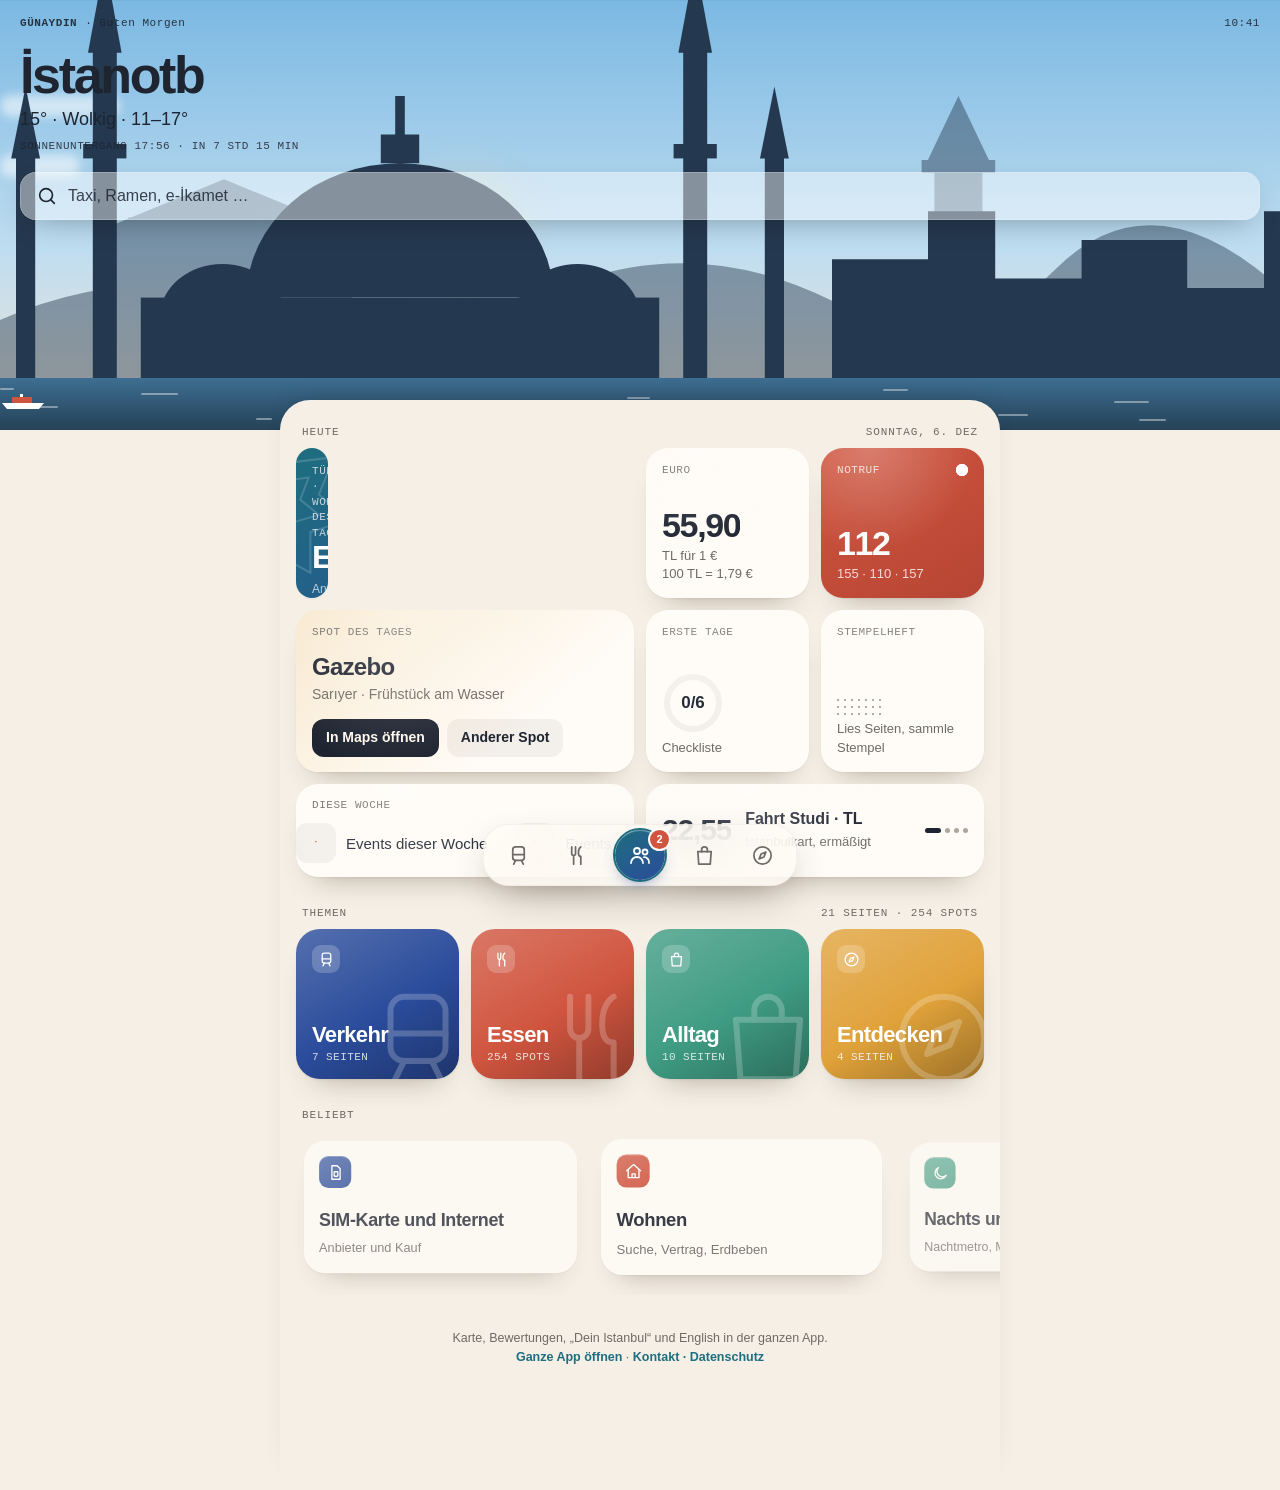
==== commit 57cf6071: "Treffen-Karte flüssiger: ein Zoom-Schritt statt flyTo, Pulsen und Glas pausieren beim Bewegen, Kache" ====
--- a/index.html
+++ b/index.html
@@ -15,6 +15,7 @@
 <script>/* alte Links wie #essen oder #sim führen in die ganze App */if(location.hash.length>1)location.replace("app.html"+location.hash)</script>
 <link rel="stylesheet" href="start.css">
 <link rel="stylesheet" href="treffen.css">
+<link rel="preconnect" href="https://server.arcgisonline.com" crossorigin>
 <style>
 /* ---------- Himmel oben ---------- */
 .held{position:relative;height:calc(430px + env(safe-area-inset-top));overflow:hidden;color:#fff;--h1:#8EC5E8;--h2:#E9F1F4;--h3:#F6E7D2;--silh:#24384F;--wasser:#3E6E92}
--- a/treffen.css
+++ b/treffen.css
@@ -14,7 +14,7 @@
 .live{width:8px;height:8px;border-radius:50%;background:var(--minze);margin-right:9px;box-shadow:0 0 0 0 var(--minze);animation:live 2s ease-out infinite}
 @keyframes live{0%{box-shadow:0 0 0 0 color-mix(in srgb,var(--minze) 70%,transparent)}100%{box-shadow:0 0 0 10px transparent}}
 
-.t-karte{position:relative;isolation:isolate;border-radius:22px;overflow:hidden;box-shadow:var(--schatten);background:var(--karte)}
+.t-karte{position:relative;isolation:isolate;border-radius:22px;overflow:hidden;transform:translateZ(0);-webkit-mask-image:-webkit-radial-gradient(white,black);box-shadow:var(--schatten);background:var(--karte)}
 #tKarte{height:min(300px,38vh);background:var(--fuell)}
 .t-karte .leaflet-control-attribution{font-size:9px;background:color-mix(in srgb,var(--karte) 70%,transparent)}
 .pin-huelle{background:none;border:0}
@@ -79,4 +79,10 @@
 .titel-feld{width:100%;height:46px;margin-top:10px;padding:0 14px;border:0;border-radius:14px;background:var(--karte);box-shadow:var(--schatten);font:inherit;font-size:16px;color:var(--fg);outline:none}
 .los{width:100%;height:54px;margin-top:20px;border-radius:18px;text-align:center;font-weight:700;font-size:16.5px;color:#fff;background:linear-gradient(120deg,var(--tuerkis),var(--kobalt));transition:opacity .4s,filter .4s}
 .los:disabled{opacity:.45;filter:grayscale(.6)}
+.bewegt .pin.voll::before{animation:none;opacity:0}
+.bewegt .ort-info{backdrop-filter:none;-webkit-backdrop-filter:none;background:var(--karte)}
+.bewegt .pin{transition:none}
 @media (prefers-reduced-motion:reduce){.leiste .mitte .rund::after,.pin.voll::before,.live{animation:none}}
+button.bsp{cursor:pointer;color:var(--fg2)}button.bsp:disabled{opacity:.6}
+.tk.lade{height:96px;cursor:default;background:linear-gradient(100deg,var(--karte) 40%,var(--fuell) 50%,var(--karte) 60%) 0 0/300% 100%;animation:lade 1.6s linear infinite}
+@keyframes lade{to{background-position:-150% 0}}
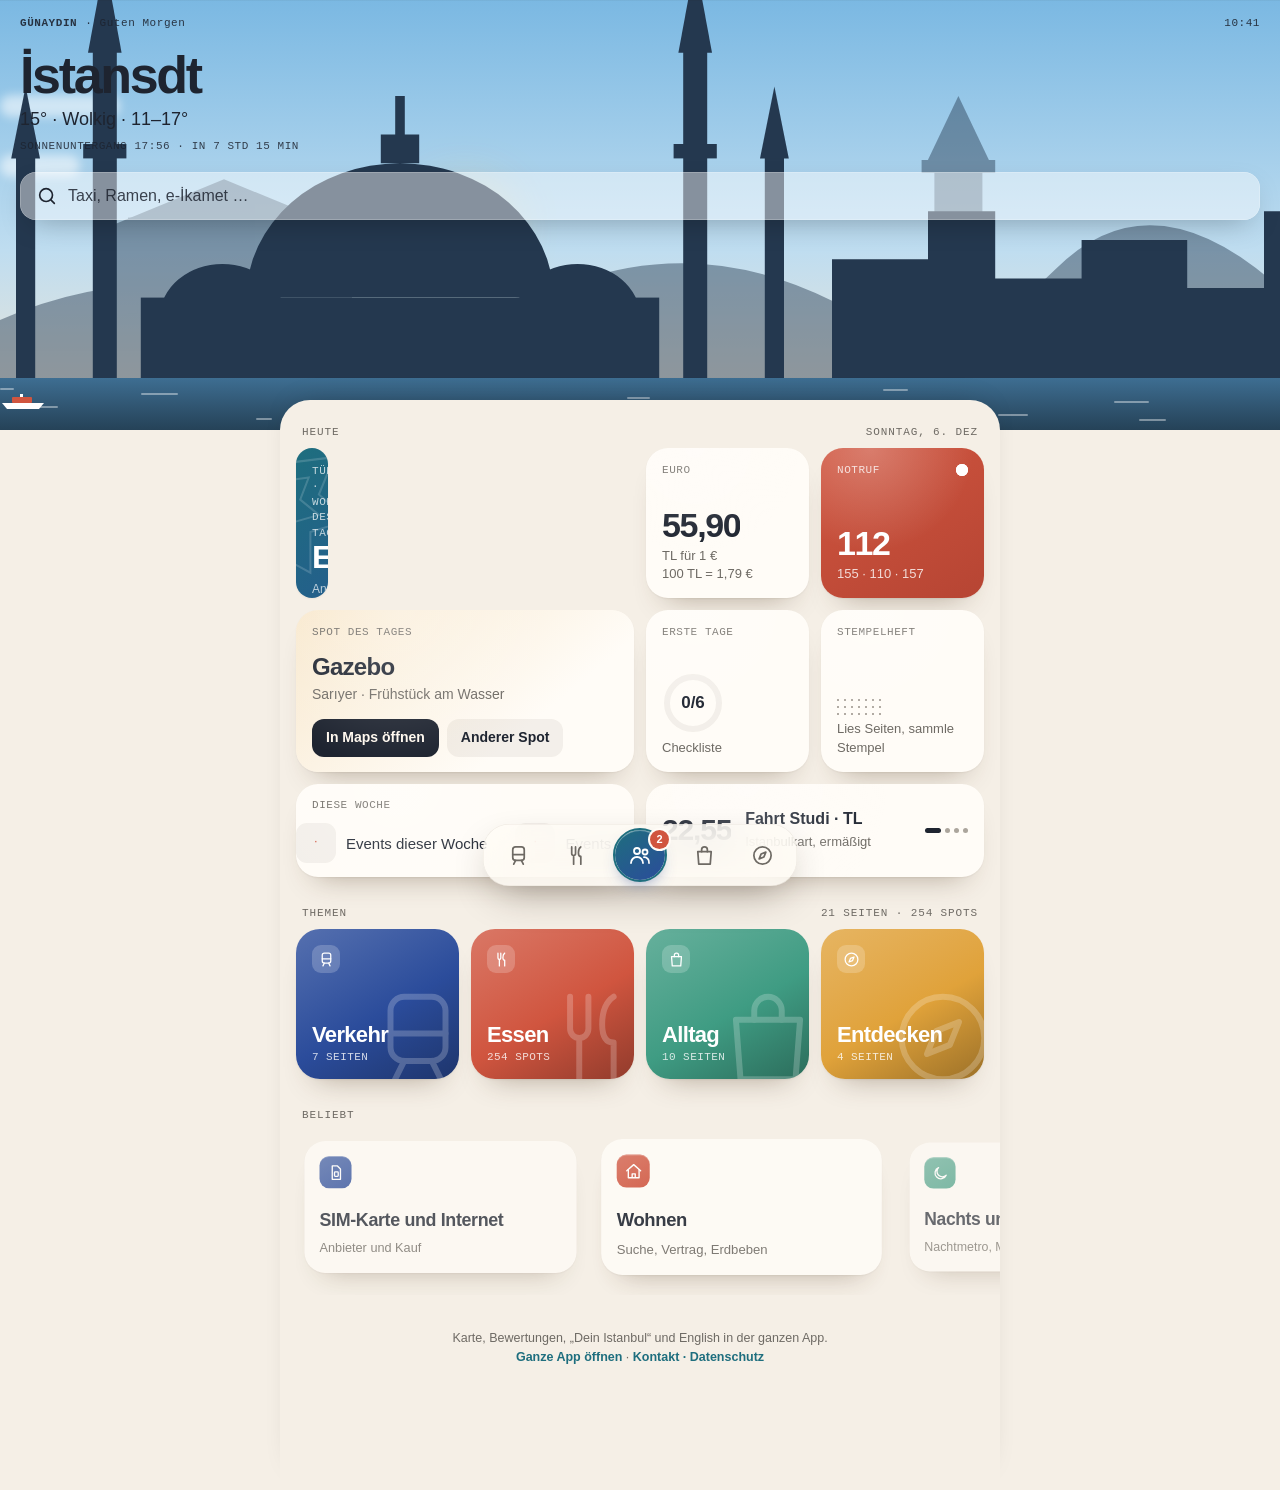
==== commit f10c9728: "Improve animation responsiveness and respect reduced motion" ====
--- a/index.html
+++ b/index.html
@@ -15,7 +15,6 @@
 <script>/* alte Links wie #essen oder #sim führen in die ganze App */if(location.hash.length>1)location.replace("app.html"+location.hash)</script>
 <link rel="stylesheet" href="start.css">
 <link rel="stylesheet" href="treffen.css">
-<link rel="preconnect" href="https://server.arcgisonline.com" crossorigin>
 <style>
 /* ---------- Himmel oben ---------- */
 .held{position:relative;height:calc(430px + env(safe-area-inset-top));overflow:hidden;color:#fff;--h1:#8EC5E8;--h2:#E9F1F4;--h3:#F6E7D2;--silh:#24384F;--wasser:#3E6E92}
@@ -56,7 +55,7 @@
 .suche span{opacity:.85}
 /* Kopfzeile, wenn der Himmel weggerollt ist */
 .mini-kopf{position:fixed;z-index:40;left:0;right:0;top:0;padding:calc(env(safe-area-inset-top) + 10px) 20px 10px;display:flex;align-items:center;gap:8px;
- background:color-mix(in srgb,var(--bg) 78%,transparent);backdrop-filter:blur(20px) saturate(1.6);-webkit-backdrop-filter:blur(20px) saturate(1.6);box-shadow:0 .5px 0 var(--linie);transform:translateY(-100%);transition:transform 1s var(--feder)}
+ background:color-mix(in srgb,var(--bg) 78%,transparent);backdrop-filter:blur(20px) saturate(1.6);-webkit-backdrop-filter:blur(20px) saturate(1.6);box-shadow:0 .5px 0 var(--linie);transform:translateY(-100%);transition:transform .4s var(--feder)}
 .mini-kopf.da{transform:none}
 .mini-kopf b{font:700 17px var(--font-d);letter-spacing:-.02em}
 .mini-kopf .mono{margin-left:auto;color:var(--fg2)}
@@ -76,7 +75,7 @@
 /* Wort des Tages: Karte zum Umdrehen */
 .wort{min-height:150px;padding:0;background:none;box-shadow:none;perspective:900px;overflow:visible}
 .wort::after{display:none}
-.wort-in{position:relative;flex:1;transform-style:preserve-3d;transition:transform 1.8s var(--feder)}
+.wort-in{position:relative;flex:1;transform-style:preserve-3d;transition:transform .6s var(--feder)}
 .wort.um .wort-in{transform:rotateY(180deg)}
 .seite-a,.seite-b{position:absolute;inset:0;border-radius:22px;padding:16px;backface-visibility:hidden;-webkit-backface-visibility:hidden;display:flex;flex-direction:column;overflow:hidden;color:#fff;box-shadow:var(--schatten);
  background:linear-gradient(135deg,var(--tuerkis),color-mix(in srgb,var(--tuerkis) 55%,var(--kobalt)))}
@@ -107,7 +106,7 @@
 .ring b{position:absolute;inset:0;display:grid;place-items:center;font:700 17px var(--font-d)}
 /* Stempel */
 .punkte{display:grid;grid-template-columns:repeat(7,1fr);gap:5px;margin-top:auto}
-.punkte i{aspect-ratio:1;border-radius:50%;border:1.5px dashed var(--fg3);transition:background .8s,border-color .8s,transform 1s var(--feder)}
+.punkte i{aspect-ratio:1;border-radius:50%;border:1.5px dashed var(--fg3);transition:background .8s,border-color .8s,transform .4s var(--feder)}
 .punkte i.an{background:var(--koralle);border:1.5px solid var(--koralle)}
 .punkte i.neu{animation:stempelPunkt 1.4s var(--feder)}
 @keyframes stempelPunkt{0%{transform:scale(2.2);opacity:0}}
@@ -156,14 +155,14 @@
  background:color-mix(in srgb,var(--karte) 72%,transparent);backdrop-filter:blur(22px) saturate(1.8);-webkit-backdrop-filter:blur(22px) saturate(1.8);box-shadow:0 16px 40px -14px rgba(40,25,10,.45),inset 0 0 0 .5px var(--linie)}
 .leiste button{position:relative;z-index:1;width:58px;height:50px;display:grid;place-items:center;color:var(--fg2);transition:color .6s}
 .leiste button[aria-current=true]{color:var(--auf-tinte)}
-.leiste .i{width:23px;height:23px;transition:transform 1s var(--feder)}
+.leiste .i{width:23px;height:23px;transition:transform .4s var(--feder)}
 .leiste button:active .i{transform:scale(.8)}
-.blob{position:absolute;z-index:0;top:6px;left:6px;width:58px;height:50px;border-radius:20px;background:var(--tinte);transition:transform 1.2s var(--feder),width 1.2s var(--feder)}
+.blob{position:absolute;z-index:0;top:6px;left:6px;width:58px;height:50px;border-radius:20px;background:var(--tinte);transition:transform .38s var(--feder),width .38s var(--feder)}
 /* Suche, Checkliste */
 .such-feld{display:flex;align-items:center;gap:10px;height:50px;padding:0 16px;border-radius:16px;background:var(--karte);box-shadow:var(--schatten);margin:8px 0 14px}
 .such-feld input{flex:1;border:0;background:none;font:inherit;font-size:17px;color:var(--fg);outline:none;min-width:0}
 .leer{color:var(--fg2);text-align:center;padding:30px 10px}
-.check{width:26px;height:26px;border-radius:50%;border:1.8px solid var(--fg3);display:grid;place-items:center;flex:none;transition:background .6s,border-color .6s,transform 1s var(--feder)}
+.check{width:26px;height:26px;border-radius:50%;border:1.8px solid var(--fg3);display:grid;place-items:center;flex:none;transition:background .6s,border-color .6s,transform .4s var(--feder)}
 .check .i{width:15px;height:15px;color:#fff;stroke-width:3;stroke-dasharray:24;stroke-dashoffset:24;transition:stroke-dashoffset .8s .2s var(--sanft)}
 .an-c .check{background:var(--minze);border-color:var(--minze);transform:scale(1.08)}
 .an-c .check .i{stroke-dashoffset:0}
@@ -175,12 +174,13 @@
  .thema{background:linear-gradient(150deg,color-mix(in srgb,var(--f) 72%,#000),color-mix(in srgb,var(--f) 42%,#000))}
  .mini{background:linear-gradient(150deg,color-mix(in srgb,var(--f) 75%,#000),color-mix(in srgb,var(--f) 50%,#000))}
  .k::after{opacity:.15}}
-/* Bewegung reduzieren: die ruhigen Hintergrund-Bewegungen laufen trotzdem, nur langsam */
+/* Die Systemeinstellung gilt auch für dekorative Endlosschleifen. */
 @media(prefers-reduced-motion:reduce){
- .wolke.w1,.wolke.w2,.faehre,.muster,.band,.wasser i,.sterne i{animation-iteration-count:infinite!important}
- .wolke.w1{animation-duration:140s!important}.wolke.w2{animation-duration:190s!important}.faehre{animation-duration:90s!important}.muster{animation-duration:120s!important}
- .wasser i{animation-duration:10s!important}.sterne i{animation-duration:7s!important}.band{animation-duration:var(--band,160s)!important}}
+ .wolke,.faehre,.muster,.band,.wasser i,.sterne i,.tropfen i{animation:none!important}}
 @media(min-width:700px){.bento{grid-template-columns:repeat(4,1fr)}.themen{grid-template-columns:repeat(4,1fr)}.kk{width:42%}}
+/* Endlosschleifen pausieren außerhalb des sichtbaren Himmels und im Hintergrund. */
+#held.ruht *,html.inaktiv *{animation-play-state:paused!important}
+.events:focus-within .band{animation-play-state:paused}
 </style>
 </head>
 <body>
@@ -324,8 +324,8 @@
   const s=spotDesTages(spotV),box=$("#spotBox");
   const setz=()=>{$("#spotName").textContent=s.n;$("#spotRest").textContent=[s.d,s.note].filter(Boolean).join(" · ");$("#spotKarte").href=maps(s)};
   if(!anim||leise)return setz();
-  box.animate([{opacity:1,transform:"none",filter:"blur(0)"},{opacity:0,transform:"translateX(-30px)",filter:"blur(6px)"}],{duration:220,easing:"ease-in"}).onfinish=()=>{setz();
-    box.animate([{opacity:0,transform:"translateX(40px)",filter:"blur(6px)"},{opacity:1,transform:"none",filter:"blur(0)"}],{duration:600,easing:FEDER})};
+  box.animate([{opacity:1,transform:"none"},{opacity:0,transform:"translateX(-30px)"}],{duration:220,easing:"ease-in"}).onfinish=()=>{setz();
+    box.animate([{opacity:0,transform:"translateX(40px)"},{opacity:1,transform:"none"}],{duration:600,easing:FEDER})};
 }
 $("#spotWeiter").onclick=()=>{spotV++;spot(true)};
 
@@ -356,7 +356,7 @@
 let preisI=0;
 function preis(){const [z,was,info,seite]=PREISE[preisI];rollen($("#preisZahl"),z);$("#preisWas").textContent=was;$("#preisInfo").textContent=info;$("#preisK").dataset.seite=seite;
   $("#preisPunkte").innerHTML=PREISE.map((_,i)=>`<i class="${i===preisI?"an":""}"></i>`).join("")}
-setInterval(()=>{if(document.hidden)return;preisI=(preisI+1)%PREISE.length;preis()},7000);
+setInterval(()=>{if(document.hidden||leise||offen)return;preisI=(preisI+1)%PREISE.length;preis()},7000);
 
 /* ---------- Themen und Beliebt ---------- */
 function themen(){
@@ -366,7 +366,8 @@
   const farbe=id=>`var(--${["kobalt","koralle","minze","safran","tuerkis"][BELIEBT.indexOf(id)%5]})`;
   $("#karussell").innerHTML=BELIEBT.filter(id=>P[id]).map(id=>`<button class="kk" data-seite="${id}"><span class="mini" style="--f:${farbe(id)}">${ic(P[id].i||"doc")}</span><b>${esc(P[id].t)}</b><small>${esc(P[id].s||"")}</small></button>`).join("");
   const k=$("#karussell"),skal=()=>{const m=k.getBoundingClientRect().left+k.clientWidth/2;$$(".kk",k).forEach(c=>{const r=c.getBoundingClientRect(),d=Math.min(1,Math.abs(r.left+r.width/2-m)/r.width);c.style.transform=`scale(${1-d*.08})`;c.style.opacity=1-d*.35})};
-  k.addEventListener("scroll",()=>requestAnimationFrame(skal),{passive:true});skal();
+  let skalFrame=0;const planen=()=>{if(leise||skalFrame)return;skalFrame=requestAnimationFrame(()=>{skalFrame=0;skal()})};
+  k.addEventListener("scroll",planen,{passive:true});addEventListener("resize",planen);if(!leise)skal();
 }
 document.addEventListener("click",e=>{const b=e.target.closest("main [data-seite]");if(b&&!e.target.closest(".seite"))seiteOeffnen(b.dataset.seite,b)});
 
@@ -395,13 +396,13 @@
   setz(null);tabZahl();
   $$("button",l).forEach(b=>b.onclick=()=>{if(b.getAttribute("aria-current")==="true"){offen&&offen();return}setz(b);const war=offen;offen&&offen();
     setTimeout(()=>{const s=b.dataset.tab==="treffen"?treffenOeffnen(b):themaOeffnen(THEMEN.find(t=>t.id===b.dataset.tab),b);
-      new MutationObserver((_,o)=>{if(!s.isConnected){o.disconnect();if(b.getAttribute("aria-current")==="true")setz(null)}}).observe(document.body,{childList:true})},war?860:0)});
+      new MutationObserver((_,o)=>{if(!s.isConnected){o.disconnect();if(b.getAttribute("aria-current")==="true")setz(null)}}).observe(document.body,{childList:true})},war&&!leise?280:0)});
 }
 
 /* ---------- Rollen: Himmel-Parallaxe und Mini-Kopf ---------- */
 function rollenEffekt(){
   const vorne=$("#vorne"),hinten=$("#hinten"),inhalt=$("#heldInhalt"),g=$("#gestirn"),mk=$("#miniKopf");let wartet=false;
-  addEventListener("scroll",()=>{if(wartet)return;wartet=true;requestAnimationFrame(()=>{wartet=false;const y=Math.max(0,scrollY);
+  addEventListener("scroll",()=>{if(wartet)return;wartet=true;requestAnimationFrame(()=>{wartet=false;const y=Math.min(500,Math.max(0,scrollY));
     if(!leise){hinten.style.transform=`translateY(${y*.35}px)`;vorne.style.transform=`translateY(${y*.18}px)`;g.style.translate=`0 ${y*.5}px`;
       inhalt.style.transform=`translateY(${y*.45}px) scale(${1-Math.min(y,300)/1500})`;inhalt.style.opacity=1-Math.min(1,y/240)}
     mk.classList.toggle("da",y>300)})},{passive:true});
@@ -412,6 +413,9 @@
 staffeln($$("#bento>*"),{start:250,abstand:70});
 if("serviceWorker" in navigator&&location.protocol==="https:")navigator.serviceWorker.register("sw.js").catch(()=>{});
 const io=new IntersectionObserver(es=>es.forEach(e=>{if(e.isIntersecting){io.unobserve(e.target);staffeln([...e.target.children],{abstand:70,von:"translateY(30px) scale(.94)"})}}),{threshold:.15});
+const himmelIO=new IntersectionObserver(es=>es.forEach(e=>$("#held").classList.toggle("ruht",!e.isIntersecting)));
+himmelIO.observe($("#held"));
+document.addEventListener("visibilitychange",()=>document.documentElement.classList.toggle("inaktiv",document.hidden));
 io.observe($("#themen"));io.observe($("#karussell"));
 $$(".k:not(.wort)").forEach(k=>kippen(k,5));
 setTimeout(()=>{$("#ringVoll").style.strokeDashoffset=163.4;requestAnimationFrame(()=>requestAnimationFrame(ring))},0);
--- a/start.css
+++ b/start.css
@@ -22,17 +22,17 @@
 :focus-visible{outline:2px solid var(--gruen);outline-offset:3px;border-radius:8px}
 [hidden]{display:none!important}
 .mono{font-family:var(--mono);font-size:11px;letter-spacing:.05em}
-.press{transition:transform .8s var(--feder)}
+.press{transition:transform .24s var(--sanft)}
 .press:active{transform:scale(.95)}
 .welle-an{position:relative;overflow:hidden}
 .welle{position:absolute;border-radius:50%;background:currentColor;pointer-events:none}
 /* rollende Ziffern */
 .roll{display:inline-flex;overflow:hidden;line-height:1.05;vertical-align:bottom}
 .roll span{display:inline-block}
-.roll span.neu{animation:rollIn 1.2s var(--feder) both}
-@keyframes rollIn{from{transform:translateY(70%);opacity:0;filter:blur(3px)}}
+.roll span.neu{animation:rollIn .5s var(--feder) both}
+@keyframes rollIn{from{transform:translateY(70%);opacity:0}}
 /* Wörter aus der Unschärfe */
-.w{display:inline-block;opacity:0;filter:blur(10px);transform:translateY(8px);transition:opacity 1.6s var(--sanft),filter 1.6s var(--sanft),transform 2s var(--feder)}
+.w{display:inline-block;opacity:0;transform:translateY(8px);transition:opacity .4s var(--sanft),transform .5s var(--feder)}
 .da .w{opacity:1;filter:none;transform:none}
 
 /* Detailseite */
@@ -62,13 +62,13 @@
 .schritte{margin:0;padding:12px 16px 12px 38px;font-size:15px;line-height:1.5}.schritte li+li{margin-top:6px}
 .in-app{display:flex;justify-content:center;margin:26px 0 0;padding:15px;border-radius:16px;background:var(--tinte);color:var(--auf-tinte);font-weight:600}
 .kats{display:flex;gap:7px;overflow-x:auto;scrollbar-width:none;margin:0 -18px 12px;padding:2px 18px 8px}
-.kat{flex:none;padding:8px 14px;border-radius:99px;background:var(--karte);box-shadow:var(--schatten);font-size:14px;font-weight:500;transition:background .6s,color .6s,transform .8s var(--feder)}
+.kat{flex:none;padding:8px 14px;border-radius:99px;background:var(--karte);box-shadow:var(--schatten);font-size:14px;font-weight:500;transition:background .6s,color .6s,transform .24s var(--sanft)}
 .kat[aria-pressed=true]{background:var(--tinte);color:var(--auf-tinte)}
 .stern{display:inline-block;width:6px;height:6px;border-radius:50%;background:var(--rot);vertical-align:3px;margin-left:3px}
 #toast{position:fixed;left:50%;bottom:calc(96px + env(safe-area-inset-bottom));z-index:90;transform:translate(-50%,20px);opacity:0;pointer-events:none;background:var(--tinte);color:var(--auf-tinte);padding:10px 16px;border-radius:16px;font-size:14px;transition:.9s var(--feder)}
 #toast.an{opacity:1;transform:translate(-50%,0)}
 /* Bewegung reduzieren: Übergänge kurz, Endlos-Animationen stehen still (sonst rasen sie mit .01ms pro Runde) */
-@media(prefers-reduced-motion:reduce){*,*::before,*::after{animation-duration:.01ms!important;animation-iteration-count:1!important;transition-duration:.15s!important}}
+@media(prefers-reduced-motion:reduce){*,*::before,*::after{animation-duration:.01ms!important;animation-iteration-count:1!important;transition-duration:.01ms!important;transition-delay:0s!important;animation-delay:0s!important;scroll-behavior:auto!important}}
 .stempel{position:fixed;z-index:95;right:22px;top:calc(env(safe-area-inset-top) + 70px);width:92px;height:92px;border-radius:50%;border:2.5px solid var(--koralle);color:var(--koralle);display:grid;place-content:center;text-align:center;background:color-mix(in srgb,var(--bg) 70%,transparent);backdrop-filter:blur(6px);-webkit-backdrop-filter:blur(6px);pointer-events:none;box-shadow:inset 0 0 0 4px color-mix(in srgb,var(--koralle) 25%,transparent)}
 .stempel b{font:700 22px/1 var(--font-d);letter-spacing:-.03em}.stempel span{font:600 9px var(--mono);letter-spacing:.12em;text-transform:uppercase;margin-top:3px}
 svg.chev{width:14px;height:14px;fill:none;stroke:var(--fg3);stroke-width:2.6;stroke-linecap:round;stroke-linejoin:round;flex:none}
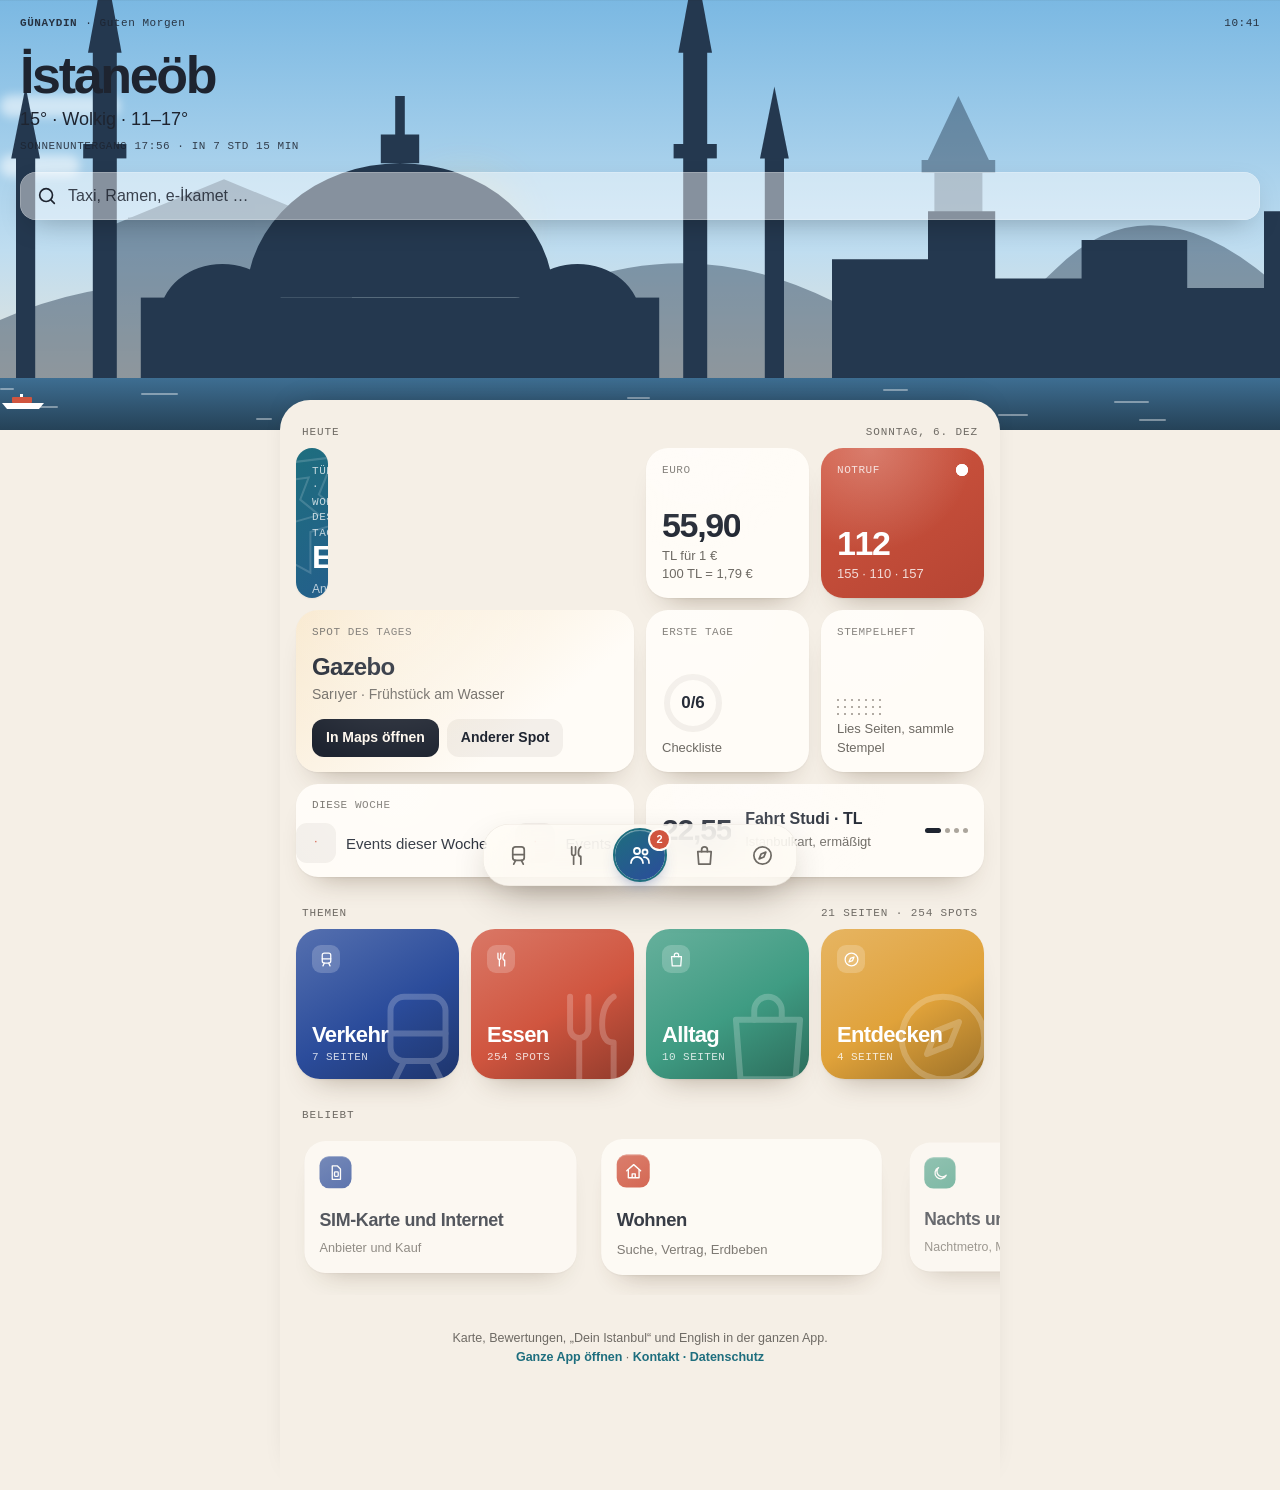
==== commit f434569f: "Integrate latest map improvements and advance offline cache to v21" ====
--- a/index.html
+++ b/index.html
@@ -15,6 +15,7 @@
 <script>/* alte Links wie #essen oder #sim führen in die ganze App */if(location.hash.length>1)location.replace("app.html"+location.hash)</script>
 <link rel="stylesheet" href="start.css">
 <link rel="stylesheet" href="treffen.css">
+<link rel="preconnect" href="https://server.arcgisonline.com" crossorigin>
 <style>
 /* ---------- Himmel oben ---------- */
 .held{position:relative;height:calc(430px + env(safe-area-inset-top));overflow:hidden;color:#fff;--h1:#8EC5E8;--h2:#E9F1F4;--h3:#F6E7D2;--silh:#24384F;--wasser:#3E6E92}
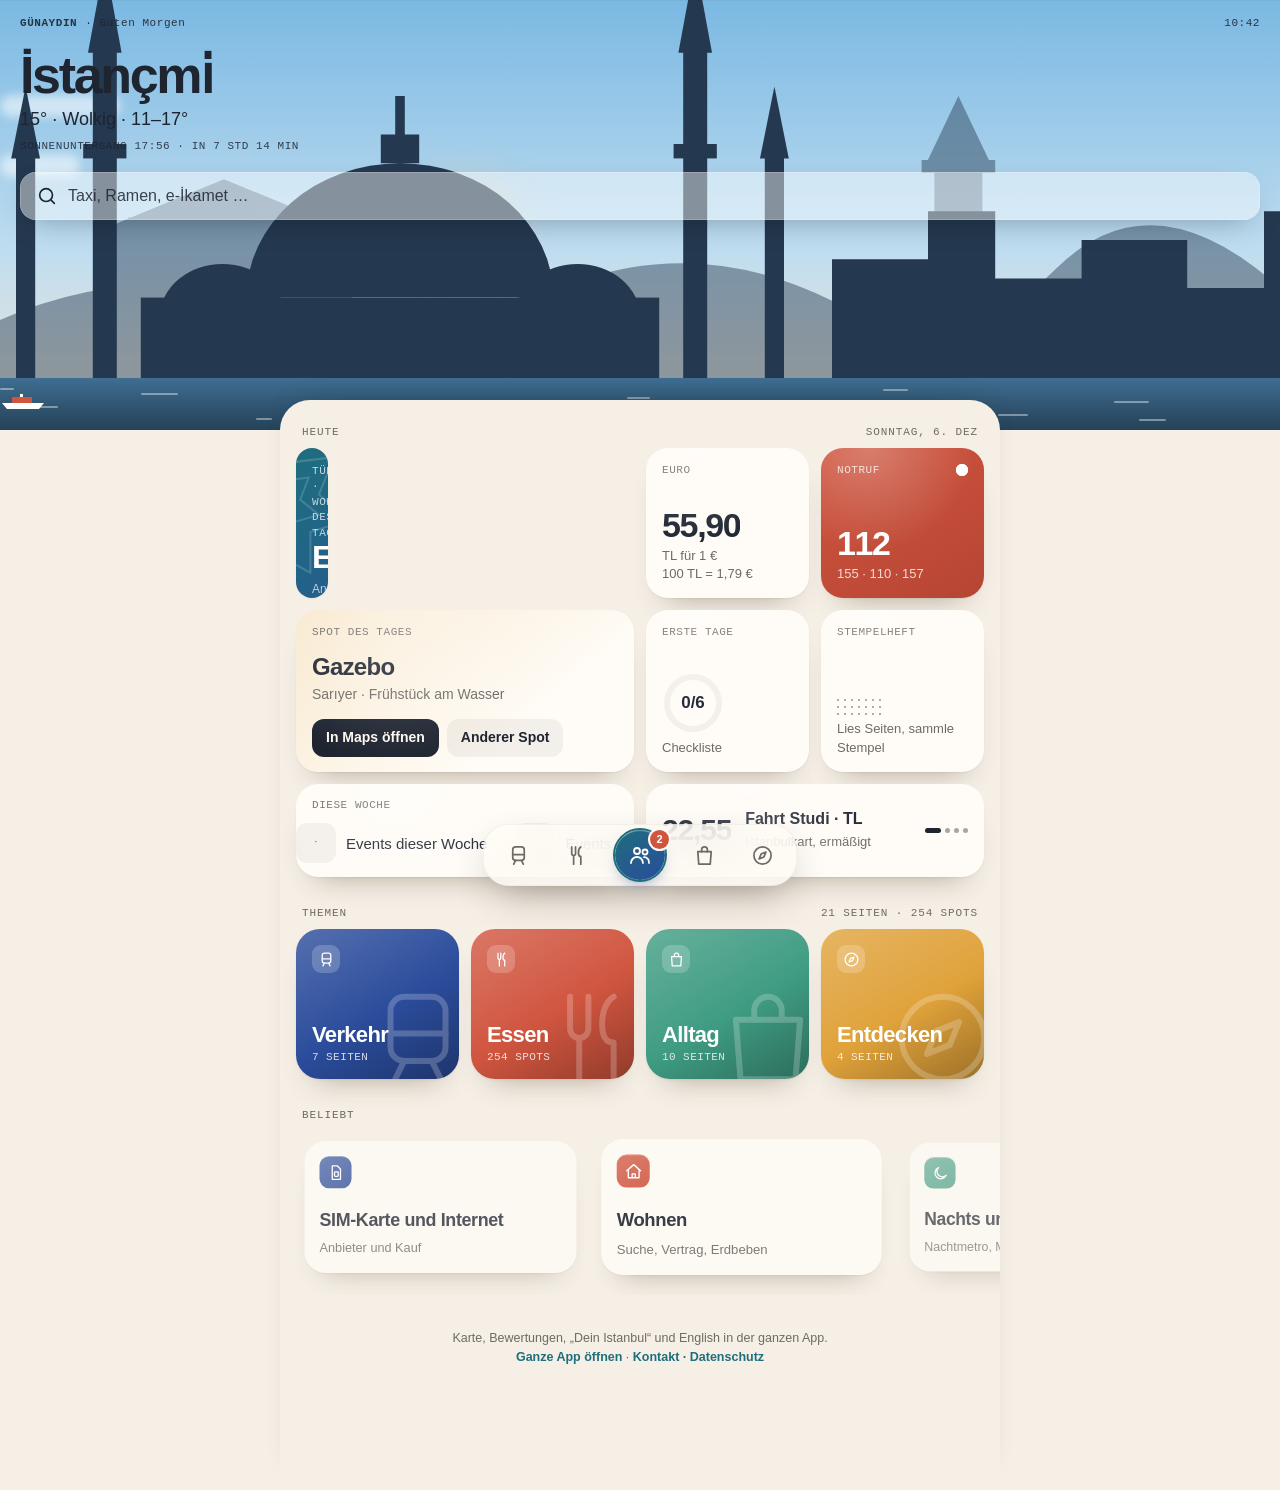
==== commit 0182189f: "Essen direkt öffnen und nach Bezirk, Küche, Stil und Budget filtern" ====
--- a/index.html
+++ b/index.html
@@ -397,7 +397,7 @@
   setz(null);tabZahl();
   $$("button",l).forEach(b=>b.onclick=()=>{if(b.getAttribute("aria-current")==="true"){offen&&offen();return}setz(b);const war=offen;offen&&offen();
     setTimeout(()=>{const s=b.dataset.tab==="treffen"?treffenOeffnen(b):themaOeffnen(THEMEN.find(t=>t.id===b.dataset.tab),b);
-      new MutationObserver((_,o)=>{if(!s.isConnected){o.disconnect();if(b.getAttribute("aria-current")==="true")setz(null)}}).observe(document.body,{childList:true})},war&&!leise?280:0)});
+      if(!s)return;new MutationObserver((_,o)=>{if(!s.isConnected){o.disconnect();if(b.getAttribute("aria-current")==="true")setz(null)}}).observe(document.body,{childList:true})},war&&!leise?280:0)});
 }
 
 /* ---------- Rollen: Himmel-Parallaxe und Mini-Kopf ---------- */
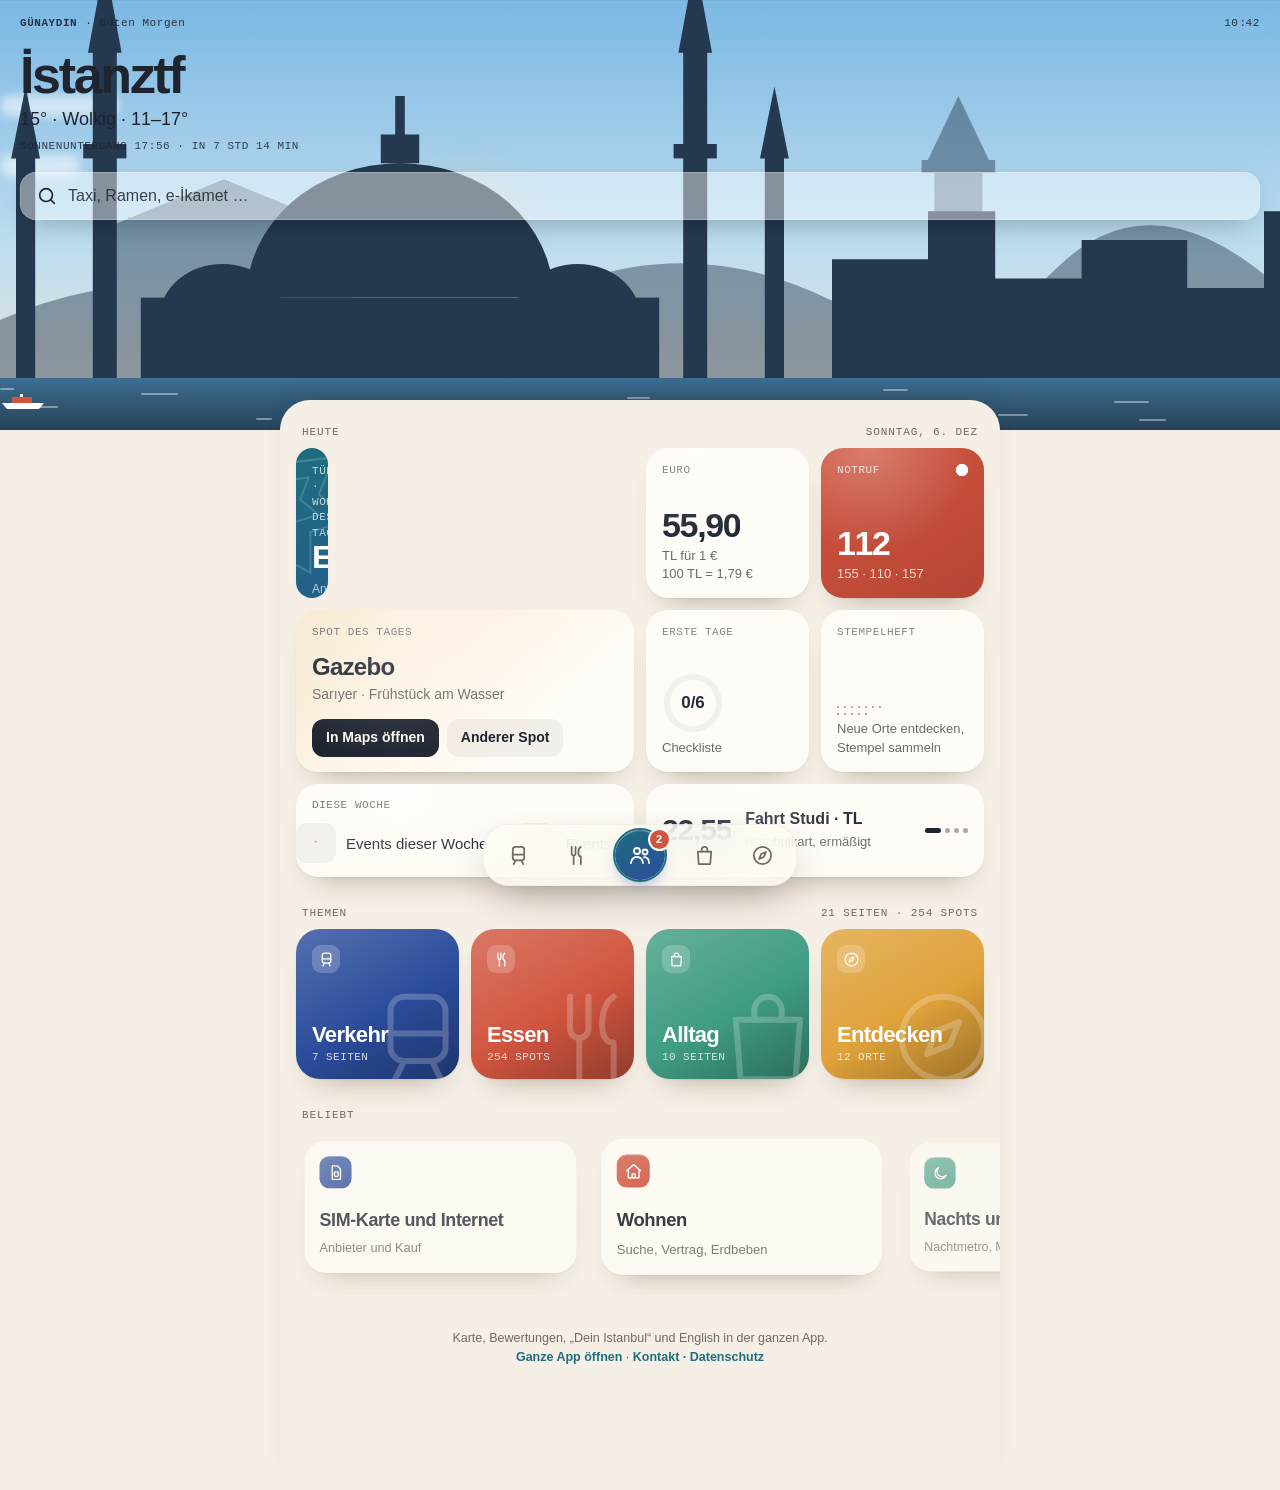
==== commit 0fdb197e: "Add discovery passport: 12 places, island stamps and 36 licensed gallery photos" ====
--- a/index.html
+++ b/index.html
@@ -183,6 +183,7 @@
 #held.ruht *,html.inaktiv *{animation-play-state:paused!important}
 .events:focus-within .band{animation-play-state:paused}
 </style>
+<link rel="stylesheet" href="entdecken.css">
 </head>
 <body>
 <header class="held" id="held">
@@ -250,6 +251,8 @@
 <nav class="leiste" id="leiste" aria-label="Bereiche"><i class="blob" id="blob"></i></nav>
 
 <script src="data.js"></script>
+<script src="orte.js"></script>
+<script src="entdecken.js"></script>
 <script src="icons.js"></script>
 <script src="start.js"></script>
 <script src="treffen.js"></script>
@@ -343,15 +346,12 @@
 
 /* ---------- Stempelheft ---------- */
 function stempelheft(neu){
-  const n=ALLE_SEITEN.filter(id=>GELESEN[id]).length;
-  $("#punkte").innerHTML=ALLE_SEITEN.map(id=>`<i class="${GELESEN[id]?"an":""}${id===neu?" neu":""}"></i>`).join("");
-  $("#stempelText").textContent=n?`${n} von ${ALLE_SEITEN.length} Seiten`:"Lies Seiten, sammle Stempel";
-}
-document.addEventListener("gestempelt",e=>stempelheft(e.detail));
-$("#stempelK").onclick=e=>{
-  const s=oeffne(`<h1 class="s-gross">Stempelheft</h1><p class="s-sub">Jede gelesene Seite gibt einen Stempel.</p>${THEMEN.filter(t=>t.r.length).map(t=>`<h3>${esc(t.t)}</h3><div class="gruppe">${t.r.map(id=>`<button class="z pfeil" data-seite="${id}"><span class="mini" style="--f:${GELESEN[id]?"var(--koralle)":"#A3A3A8"}">${ic(GELESEN[id]?"check":P[id].i||"doc")}</span><span><b>${esc(P[id].t)}</b><small>${GELESEN[id]?"Gestempelt":"Noch offen"}</small></span>${ic("chev","chev")}</button>`).join("")}</div>`).join("")}`,e.currentTarget,"Stempelheft");
-  $$("[data-seite]",s).forEach(b=>b.onclick=()=>seiteOeffnen(b.dataset.seite,b));
-};
+  const n=IstanbulPass.anzahl();
+  $("#punkte").innerHTML=IST_ORT.map(o=>`<i class="${IstanbulPass.hat(o.id)?"an":""}${o.id===neu?" neu":""}" title="${esc(o.name)}"></i>`).join("");
+  $("#stempelText").textContent=n?`${n} von ${IST_ORT.length} Orten besucht`:"Neue Orte entdecken, Stempel sammeln";
+}
+document.addEventListener("orte-gestempelt",e=>stempelheft(e.detail));
+$("#stempelK").onclick=e=>entdeckerOeffnen(e.currentTarget);
 
 /* ---------- Preise im Wechsel ---------- */
 let preisI=0;
@@ -361,7 +361,7 @@
 
 /* ---------- Themen und Beliebt ---------- */
 function themen(){
-  $("#themen").innerHTML=THEMEN.map(t=>`<button class="thema" data-thema="${t.id}" style="--f:var(--${{verkehr:"kobalt",essen:"koralle",alltag:"minze",entdecken:"safran"}[t.id]})"><span class="klein-i">${ic(t.i)}</span>${ic(t.i,"i gross-i")}<b>${t.t}</b><small>${t.id==="essen"?SPOTS.length+" SPOTS":t.r.length+" SEITEN"}</small></button>`).join("");
+  $("#themen").innerHTML=THEMEN.map(t=>`<button class="thema" data-thema="${t.id}" style="--f:var(--${{verkehr:"kobalt",essen:"koralle",alltag:"minze",entdecken:"safran"}[t.id]})"><span class="klein-i">${ic(t.i)}</span>${ic(t.i,"i gross-i")}<b>${t.t}</b><small>${t.id==="essen"?SPOTS.length+" SPOTS":t.id==="entdecken"?IST_ORT.length+" ORTE":t.r.length+" SEITEN"}</small></button>`).join("");
   $("#themenZahl").textContent=`${ALLE_SEITEN.length} Seiten · ${SPOTS.length} Spots`;
   $$(".thema").forEach(b=>{kippen(b,10);b.onclick=()=>themaOeffnen(THEMEN.find(t=>t.id===b.dataset.thema),b)});
   const farbe=id=>`var(--${["kobalt","koralle","minze","safran","tuerkis"][BELIEBT.indexOf(id)%5]})`;
--- a/entdecken.css
+++ b/entdecken.css
@@ -0,0 +1,16 @@
+/* Entdeckerpass – bewusst eigene, in beiden Ansichten identische Komponenten. */
+.ep{--ep-ink:#223d42;--ep-muted:#58676a;--ep-paper:#fffaf0;--ep-accent:#a34931;color:var(--ep-ink);text-align:left;padding:4px 0 24px;font-family:inherit}
+.ep button,.ep-dialog button{font:inherit;cursor:pointer}.ep [hidden],.ep-dialog [hidden]{display:none!important}
+.ep-intro{padding:24px;border-radius:24px;background:#e8e7d8;border:1px solid #d6d7c7}.ep-eyebrow{font:600 10px/1.5 ui-monospace,monospace;letter-spacing:.13em;text-transform:uppercase}.ep h2{font-size:clamp(26px,6vw,38px);line-height:1.08;letter-spacing:-.045em;margin:12px 0}.ep p{line-height:1.55}.ep-intro p{font-size:14px;margin-bottom:22px}.ep-progress{display:flex;align-items:baseline;gap:10px}.ep-progress b{font-size:28px;font-variant-numeric:tabular-nums}.ep-progress span{font-size:12px}.ep progress{display:block;width:100%;height:6px;margin-top:12px;border:0;border-radius:8px;overflow:hidden;accent-color:var(--ep-accent)}.ep progress::-webkit-progress-bar{background:#cecfbe}.ep progress::-webkit-progress-value{background:var(--ep-accent)}
+.ep-filters{display:flex;gap:7px;overflow-x:auto;padding:18px 0 5px;scrollbar-width:thin}.ep-filters button{white-space:nowrap;border:1px solid #ccc9bb;border-radius:99px;padding:9px 13px;background:transparent;color:var(--ep-ink);font-size:13px}.ep-filters button[aria-pressed=true]{background:var(--ep-ink);border-color:var(--ep-ink);color:#fffaf0}.ep-local{font-size:12px;line-height:1.5;color:var(--ep-muted);margin:12px 0 18px}
+.ep-grid{display:grid;grid-template-columns:repeat(2,minmax(0,1fr));gap:14px}.ep-card{display:block;overflow:hidden;padding:0;border:1px solid #dedbce;border-radius:20px;background:var(--ep-paper);color:var(--ep-ink);text-align:left;transition:transform .2s ease}.ep-card:active{transform:scale(.98)}.ep-cover{position:relative;aspect-ratio:4/3;background:#d4d9cc;overflow:hidden}.ep-cover img{display:block;width:100%;height:100%;object-fit:cover}.ep-number{position:absolute;left:10px;top:10px;display:grid;place-items:center;width:29px;height:29px;border-radius:50%;background:#fffaf0ed;font:12px ui-monospace,monospace}.ep-badge{position:absolute;right:8px;bottom:8px;padding:6px 9px;border:1px solid #fff8;border-radius:99px;background:#234f41;color:white;font-size:11px;font-weight:600}.ep-card-text{padding:14px}.ep-card small{font:9px ui-monospace,monospace;letter-spacing:.08em}.ep-card h3{font-size:20px;line-height:1.15;letter-spacing:-.03em;margin:8px 0}.ep-card p{font-size:12px;color:var(--ep-muted);margin:8px 0 14px}.ep-card-text>span{display:flex;justify-content:space-between;font-size:12px;font-weight:600}.ep-empty{padding:24px;text-align:center}
+.ep-dialog{--ep-ink:#223d42;--ep-muted:#58676a;--ep-paper:#fffaf0;--ep-accent:#a34931;padding:0;border:0;border-radius:26px;background:var(--ep-paper);color:var(--ep-ink);width:min(680px,calc(100% - 20px));max-height:90dvh;overscroll-behavior:contain;box-shadow:0 20px 90px #0005}.ep-dialog::backdrop{background:#10252c99}.ep-dialog-inner{position:relative}.ep-close{position:absolute;right:12px;top:12px;z-index:2;border:0;border-radius:50%;width:44px;height:44px;display:grid;place-items:center;background:#fffaf0f5;color:#223d42}.ep-gallery{position:relative;display:flex;overflow-x:auto;scroll-snap-type:x mandatory;scrollbar-width:none;background:#d4d9cc;overscroll-behavior-x:contain}.ep-gallery::-webkit-scrollbar{display:none}.ep-slide{position:relative;flex:0 0 100%;min-width:0;margin:0;scroll-snap-align:start;scroll-snap-stop:always}.ep-slide img{display:block;width:100%;height:auto;aspect-ratio:3/2;object-fit:contain;background:#142d32}.ep-slide figcaption{position:absolute;bottom:0;left:0;right:0;padding:22px 14px 10px;background:linear-gradient(transparent,#000b);font-size:11px;color:white;pointer-events:none}.ep-gallery-bar{display:flex;align-items:center;justify-content:center;gap:12px;padding:8px 14px;border-bottom:1px solid #dedbce}.ep-gallery-bar button{border:0;background:transparent;color:var(--ep-ink);min-width:44px;min-height:44px;text-align:center}.ep-gallery-bar [data-play]{margin-left:auto;font-size:12px}.ep-gallery-bar span{font:12px ui-monospace,monospace;font-variant-numeric:tabular-nums}.ep-detail{padding:24px}.ep-detail h2{font-size:36px;line-height:1.1;letter-spacing:-.04em;margin:10px 0}.ep-detail p{line-height:1.6;font-size:15px}.ep-lead{color:var(--ep-muted)}.ep-tip{border-left:3px solid var(--ep-accent);padding:4px 0 4px 14px;margin:24px 0}.ep-tip b{font-size:12px;text-transform:uppercase;letter-spacing:.06em}.ep-tip p{margin:8px 0;font-size:14px}.ep-map{display:block;color:var(--ep-ink);font-weight:600;font-size:14px;padding:12px 0}.ep-collect{display:block;width:100%;min-height:54px;border:1px dashed currentColor;border-radius:15px;background:transparent;color:var(--ep-accent);padding:12px;font-weight:600!important;text-align:center;margin-top:12px}.ep-collect[aria-pressed=true]{color:#fffaf0;background:#234f41;border-style:solid}.ep-credits{margin-top:24px;color:var(--ep-muted);font-size:12px}.ep-credits summary{cursor:pointer;padding:10px 0}.ep-credits p{font-size:11px;overflow-wrap:anywhere}.ep-credits a{color:inherit;text-decoration:underline}.ep :focus-visible,.ep-dialog :focus-visible{outline:3px solid #ac5235;outline-offset:3px}
+@media(min-width:700px){.ep-grid{grid-template-columns:repeat(3,minmax(0,1fr))}}
+@media(max-width:359px){.ep-grid{grid-template-columns:1fr}}
+@media(prefers-color-scheme:dark){.ep,.ep-dialog{--ep-ink:#f0e9d9;--ep-muted:#b7beb7;--ep-paper:#182b30;--ep-accent:#efaa84}.ep-intro{background:#263c3d;border-color:#405153}.ep-card{border-color:#405153}.ep-filters button{border-color:#697877}.ep-filters button[aria-pressed=true]{color:#182b30}.ep-gallery-bar{border-color:#405153}.ep progress::-webkit-progress-bar{background:#405153}}
+@media(prefers-reduced-motion:reduce){.ep *,.ep-dialog *{animation:none!important;transition:none!important;scroll-behavior:auto!important}}
+
+.ep .ep-card h3{font:650 20px/1.15 -apple-system,BlinkMacSystemFont,"Segoe UI",sans-serif;text-transform:none;color:var(--ep-ink);letter-spacing:-.03em;margin:8px 0}
+
+.ep .ep-badge{width:72px;height:72px;display:flex;flex-direction:column;align-items:center;justify-content:center;gap:2px;border:3px double #98482f;border-radius:50%;background:#fff8e8ef;color:#98482f;transform:rotate(-12deg);box-shadow:0 1px 7px #0002;padding:6px;text-align:center}
+.ep .ep-badge b{font:700 23px/1 ui-monospace,monospace}.ep .ep-badge small{font:7px/1.3 ui-monospace,monospace;letter-spacing:.1em}.ep .ep-badge span{font:9px/1.3 ui-monospace,monospace;text-transform:uppercase}
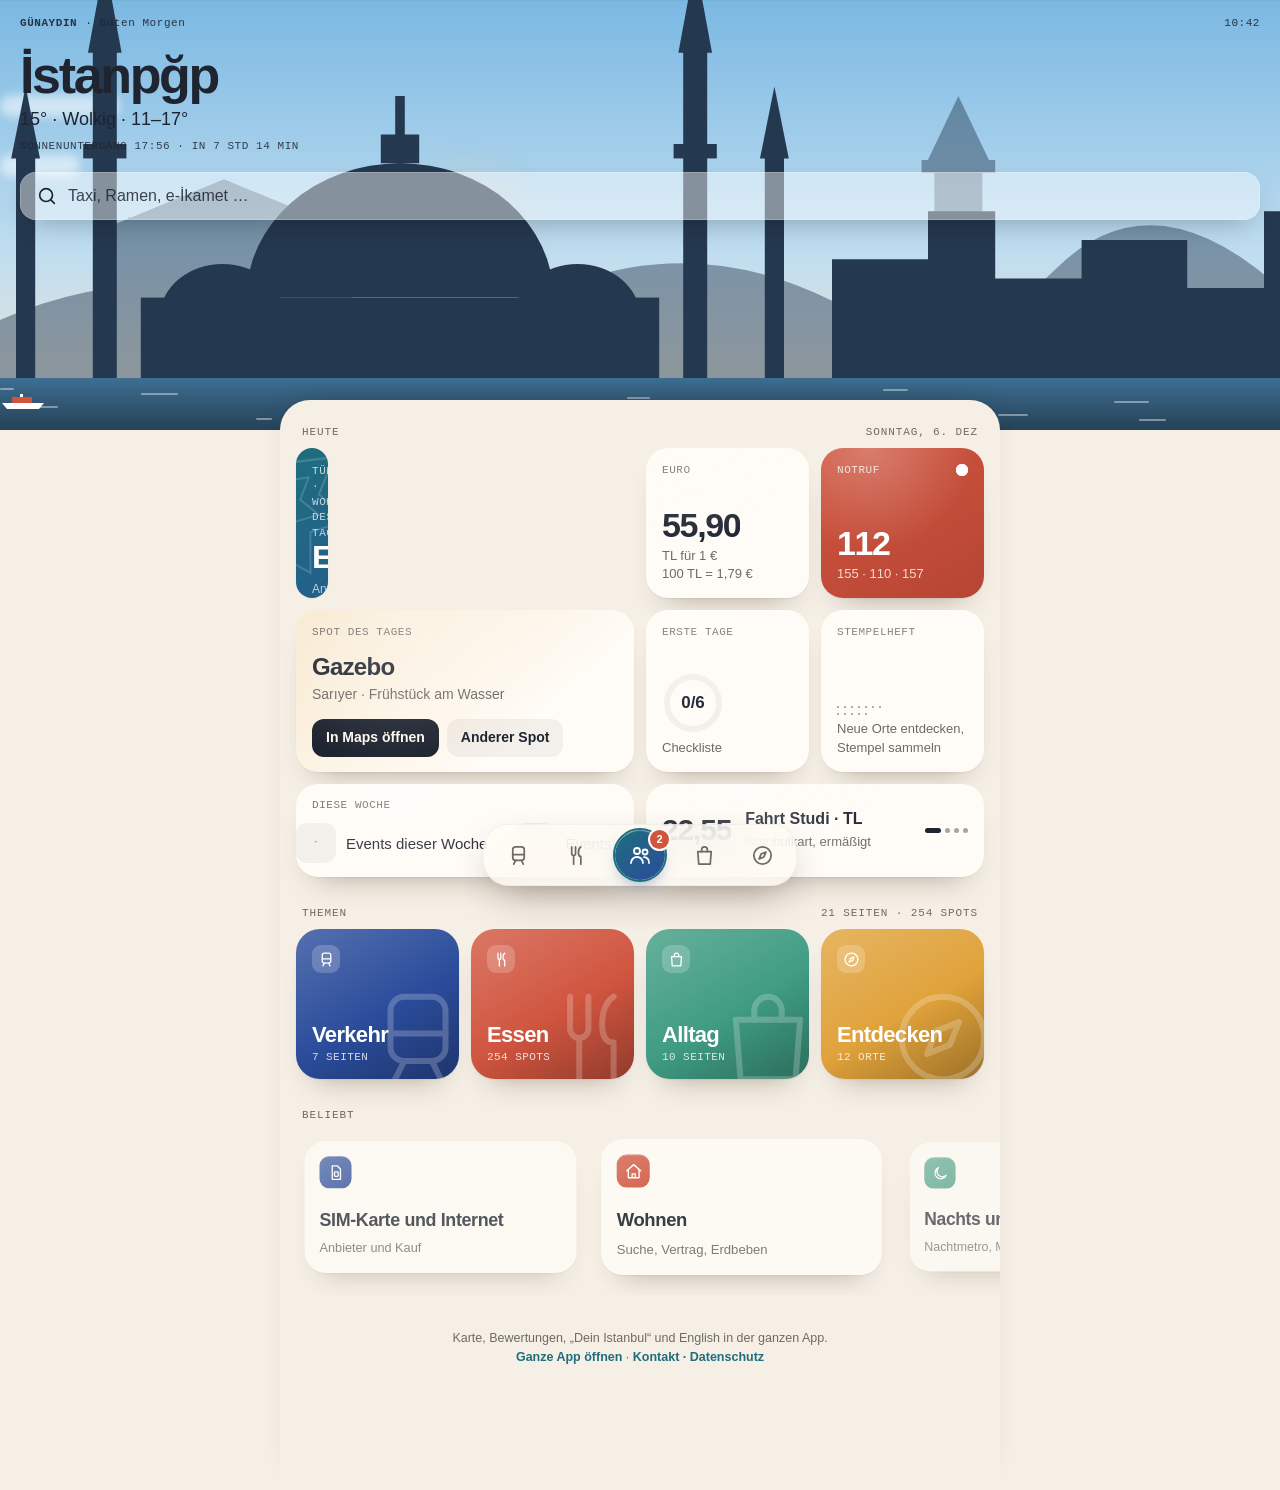
==== commit 7b956709: "Essen mit Karte, Filtern und Bewertungen direkt in die neue Oberfläche integrieren" ====
--- a/index.html
+++ b/index.html
@@ -12,8 +12,10 @@
 <link rel="manifest" href="manifest.webmanifest">
 <link rel="icon" href="icon-192.png">
 <link rel="apple-touch-icon" href="icon-180.png">
-<script>/* alte Links wie #essen oder #sim führen in die ganze App */if(location.hash.length>1)location.replace("app.html"+location.hash)</script>
+<script>/* alte Links wie #essen oder #sim führen in die ganze App */if(location.hash.length>1&&location.hash!=="#essen")location.replace("app.html"+location.hash)</script>
 <link rel="stylesheet" href="start.css">
+<link rel="stylesheet" href="leaflet/leaflet.min.css">
+<link rel="stylesheet" href="essen.css">
 <link rel="stylesheet" href="treffen.css">
 <link rel="preconnect" href="https://server.arcgisonline.com" crossorigin>
 <style>
@@ -254,6 +256,8 @@
 <script src="orte.js"></script>
 <script src="entdecken.js"></script>
 <script src="icons.js"></script>
+<script src="leaflet/leaflet.min.js"></script>
+<script src="essen.js"></script>
 <script src="start.js"></script>
 <script src="treffen.js"></script>
 <script>
@@ -422,5 +426,6 @@
 setTimeout(()=>{$("#ringVoll").style.strokeDashoffset=163.4;requestAnimationFrame(()=>requestAnimationFrame(ring))},0);
 </script>
 <script data-goatcounter="https://musancak.goatcounter.com/count" async src="https://gc.zgo.at/count.js"></script>
+<script>if(location.hash==="#essen")IstanbulFood.open();</script>
 </body>
 </html>
--- a/essen.css
+++ b/essen.css
@@ -0,0 +1,3 @@
+/* Essen übernimmt Farben, Typografie und Seitenbewegung der neuen Oberfläche. */
+.ef-page .s-inhalt{max-width:860px}.ef-page .s-kopf{z-index:600}.ef-intro{padding:14px 0 5px}.ef-intro>.mono{color:var(--koralle);font-size:10px;letter-spacing:.12em}.ef-intro .s-gross{margin-top:10px}.ef-kinds{margin-top:8px}.ef-filters{display:grid;grid-template-columns:1fr 1fr;gap:14px;padding:18px;background:var(--karte);border-radius:22px;box-shadow:var(--schatten)}.ef-filters label{display:grid;gap:7px;font-size:12px;color:var(--fg2);min-width:0}.ef-filters select,.ef-filters input,.ef-toolbar select{font:inherit;font-size:15px;width:100%;min-width:0;min-height:46px;border:1px solid var(--linie);border-radius:12px;background:var(--bg);color:var(--fg);padding:10px}.ef-search,.ef-filter-bottom{grid-column:1/-1}.ef-filter-bottom{display:flex;justify-content:space-between;align-items:center;gap:12px;font-size:11px;color:var(--fg2)}.ef-filter-bottom button{font-size:12px;font-weight:600;color:var(--gruen);min-height:44px}.ef-toolbar{display:flex;align-items:center;justify-content:space-between;gap:12px;margin:22px 2px 12px}.ef-toolbar p{font:500 12px var(--mono)}.ef-toolbar select{background:var(--karte);font-size:13px;width:auto}.ef-mapbox{border:1px solid var(--linie);border-radius:18px;overflow:hidden;margin-bottom:20px;background:var(--karte)}.ef-mapbox summary{display:flex;gap:10px;align-items:center;cursor:pointer;padding:15px 18px;color:var(--gruen);font-size:14px;min-height:48px}.ef-mapbox summary:after{content:'+';margin-left:auto}.ef-mapbox[open] summary:after{content:'−'}.ef-map{height:280px;isolation:isolate}.ef-mapbox .fuss{padding:8px 12px 12px;margin:0}.ef-results{display:grid;gap:18px}.ef-card{min-width:0;overflow:hidden;border-radius:22px;background:var(--karte);box-shadow:var(--schatten)}.ef-card-body{padding:20px}.ef-card-top{display:flex;align-items:center;justify-content:space-between;gap:8px;margin-bottom:8px;color:var(--fg2)}.ef-card-top .mono{font-size:10px;letter-spacing:.08em}.ef-top{font-size:10px;color:var(--koralle);background:var(--fuell);padding:4px 8px;border-radius:99px}.ef-name{display:flex;align-items:center;justify-content:space-between;gap:12px}.ef-name h2{font:650 23px/1.2 var(--font-d);letter-spacing:-.025em;margin:0}.ef-name .i{width:17px;height:17px;color:var(--fg3)}.ef-note{font-size:13px;color:var(--fg2);margin:7px 0}.ef-tags{display:flex;flex-wrap:wrap;gap:6px;margin:13px 0}.ef-tags span{font-size:11px;border:1px solid var(--linie);padding:5px 8px;border-radius:8px;color:var(--fg2)}.ef-actions{display:flex;gap:6px 14px;align-items:center;flex-wrap:wrap}.ef-actions>a,.ef-actions>button{display:flex;align-items:center;gap:4px;font-size:12px;min-height:44px;color:var(--gruen)}.ef-actions .i{width:15px;height:15px}.ef-actions [aria-pressed=true]{font-weight:700;color:var(--koralle)}.ef-rating{border-top:1px solid var(--linie);margin-top:8px;padding-top:10px;display:flex;align-items:center;gap:8px}.ef-rating>span{font-size:11px;color:var(--fg2);margin-right:auto}.ef-rating button{display:grid;place-items:center;width:44px;height:44px;background:var(--fuell);border-radius:12px;font-size:24px}.ef-rating button[aria-pressed=true]{background:var(--gruen);color:var(--bg)}.ef-rating button:disabled{opacity:.5}.ef-rating b{font-size:13px;min-width:18px;text-align:center}.ef-photo{display:block;position:relative;height:210px;background:var(--fuell)}.ef-photo img{width:100%;height:100%;object-fit:cover}.ef-photo span{position:absolute;left:12px;bottom:12px;font-size:10px;background:#000a;color:white;padding:6px 9px;border-radius:8px}.ef-empty{padding:24px;background:var(--karte);border-radius:20px}.ef-empty h2{font-size:22px}.ef-empty p{color:var(--fg2)}.ef-empty button{color:var(--gruen);min-height:44px}.ef-disclaimer{margin:24px 4px 0;font-size:11px;line-height:1.6}.ef-status{margin-top:12px}.ef-sr{position:absolute;width:1px;height:1px;overflow:hidden;clip-path:inset(50%)}
+@media(min-width:700px){.ef-results{grid-template-columns:1fr 1fr}.ef-filters{grid-template-columns:repeat(4,minmax(0,1fr))}.ef-search{grid-column:1/-1}.ef-card{align-self:start}.ef-intro .s-gross{font-size:42px}}
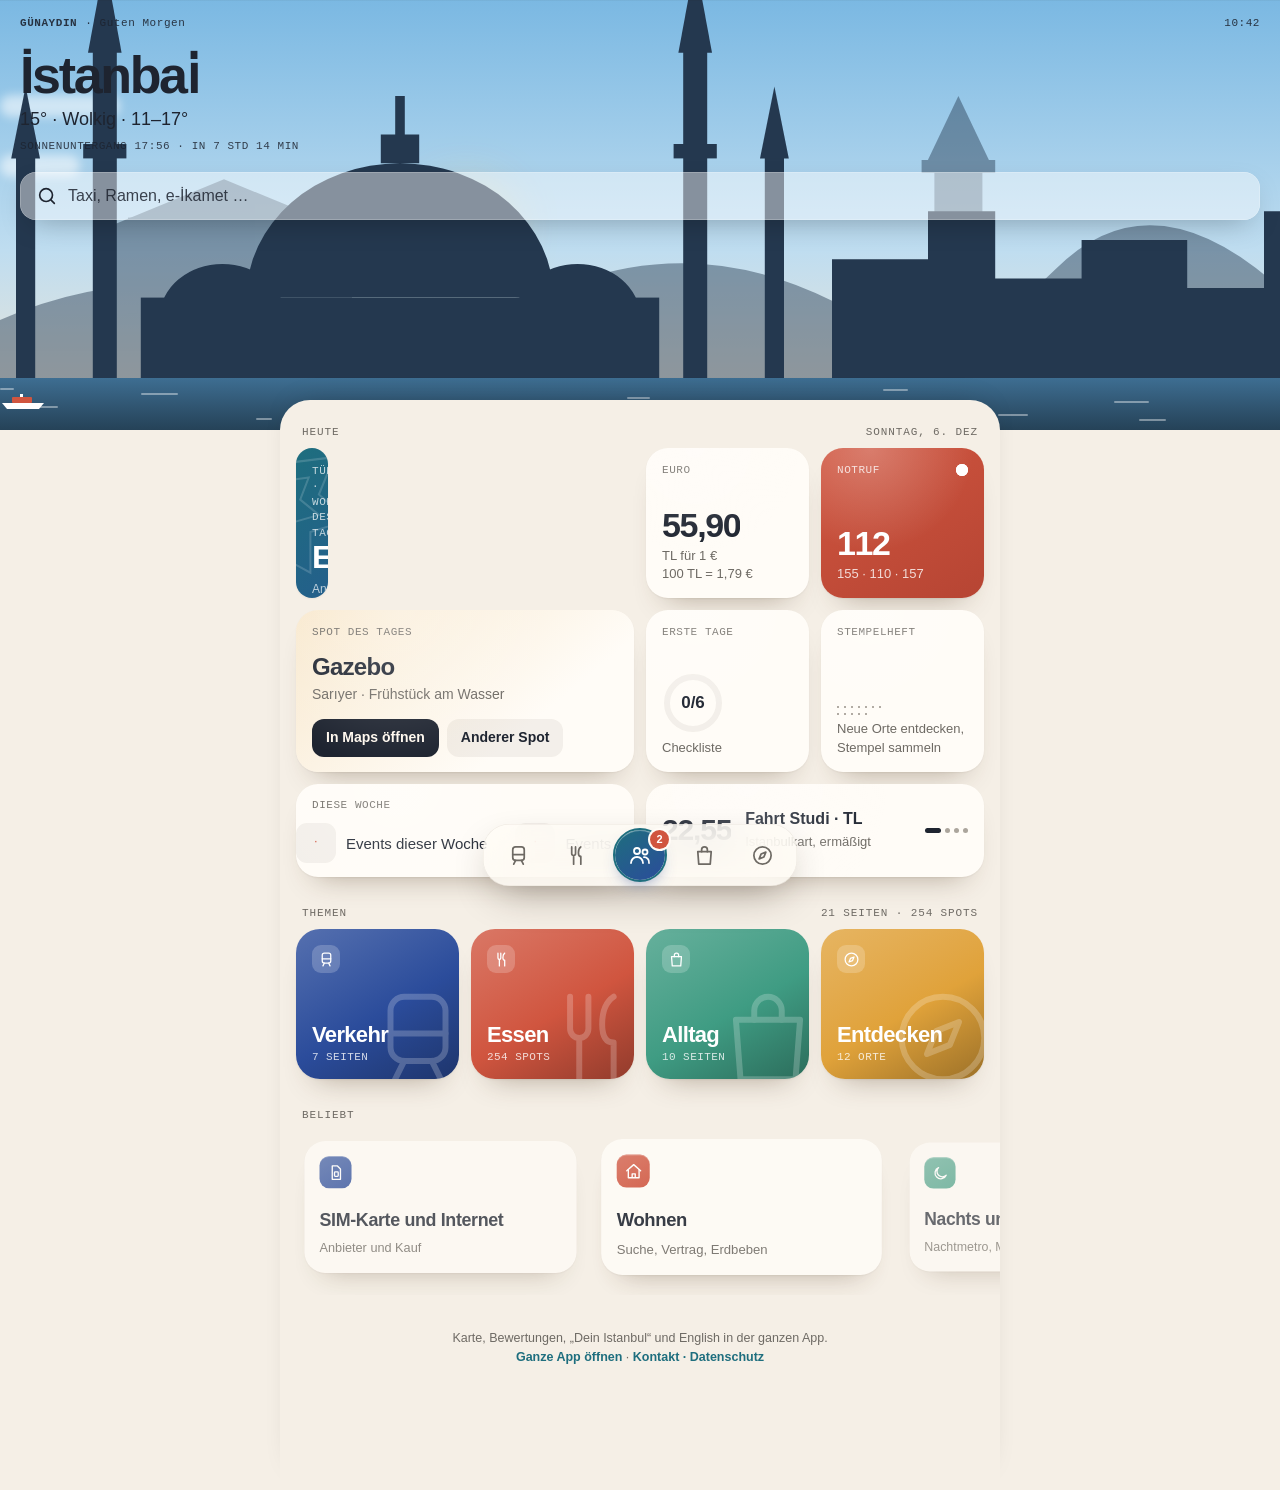
==== commit 3b642c64: "Eigene Domain istanbul.musancak.com Co-Authored-By: Claude Opus 5.5 <noreply@anthropic.com>" ====
--- a/index.html
+++ b/index.html
@@ -4,7 +4,7 @@
 <meta charset="utf-8">
 <meta name="viewport" content="width=device-width,initial-scale=1,viewport-fit=cover">
 <title>Istanbul Studentenguide – Istanbulkart, SIM, İkamet, Food-Spots</title>
-<meta name="google-site-verification" content="Xn05R_5MM9uL-cfBnthn5D_3-SK7ok3MApF2KQxOoHA"><meta name="description" content="Istanbul für Studierende und Erasmus: Istanbulkart, SIM-Karte, e-İkamet, Verkehr, Preise und über 200 Food-Spots mit Karte und Bewertung."><link rel="canonical" href="https://musancak.github.io/istanbul-guide/"><meta property="og:type" content="website"><meta property="og:url" content="https://musancak.github.io/istanbul-guide/"><meta property="og:site_name" content="Istanbul Studentenguide"><meta property="og:title" content="Istanbul Studentenguide – Istanbulkart, SIM, İkamet, Food-Spots"><meta property="og:description" content="Istanbul für Studierende und Erasmus: Istanbulkart, SIM-Karte, e-İkamet, Verkehr, Preise und über 200 Food-Spots mit Karte und Bewertung."><meta property="og:image" content="https://musancak.github.io/istanbul-guide/og.png?v=2"><meta property="og:image:alt" content="Istanbul Studentenguide auf dem Handy"><meta property="og:image:width" content="1200"><meta property="og:image:height" content="630"><meta property="og:locale" content="de_DE"><meta name="twitter:card" content="summary_large_image">
+<meta name="google-site-verification" content="Xn05R_5MM9uL-cfBnthn5D_3-SK7ok3MApF2KQxOoHA"><meta name="description" content="Istanbul für Studierende und Erasmus: Istanbulkart, SIM-Karte, e-İkamet, Verkehr, Preise und über 200 Food-Spots mit Karte und Bewertung."><link rel="canonical" href="https://istanbul.musancak.com/"><meta property="og:type" content="website"><meta property="og:url" content="https://istanbul.musancak.com/"><meta property="og:site_name" content="Istanbul Studentenguide"><meta property="og:title" content="Istanbul Studentenguide – Istanbulkart, SIM, İkamet, Food-Spots"><meta property="og:description" content="Istanbul für Studierende und Erasmus: Istanbulkart, SIM-Karte, e-İkamet, Verkehr, Preise und über 200 Food-Spots mit Karte und Bewertung."><meta property="og:image" content="https://istanbul.musancak.com/og.png?v=2"><meta property="og:image:alt" content="Istanbul Studentenguide auf dem Handy"><meta property="og:image:width" content="1200"><meta property="og:image:height" content="630"><meta property="og:locale" content="de_DE"><meta name="twitter:card" content="summary_large_image">
 <meta name="theme-color" content="#F5EFE6" media="(prefers-color-scheme: light)">
 <meta name="theme-color" content="#0F1621" media="(prefers-color-scheme: dark)">
 <meta name="apple-mobile-web-app-capable" content="yes">
--- a/essen.css
+++ b/essen.css
@@ -1,3 +1,18 @@
 /* Essen übernimmt Farben, Typografie und Seitenbewegung der neuen Oberfläche. */
 .ef-page .s-inhalt{max-width:860px}.ef-page .s-kopf{z-index:600}.ef-intro{padding:14px 0 5px}.ef-intro>.mono{color:var(--koralle);font-size:10px;letter-spacing:.12em}.ef-intro .s-gross{margin-top:10px}.ef-kinds{margin-top:8px}.ef-filters{display:grid;grid-template-columns:1fr 1fr;gap:14px;padding:18px;background:var(--karte);border-radius:22px;box-shadow:var(--schatten)}.ef-filters label{display:grid;gap:7px;font-size:12px;color:var(--fg2);min-width:0}.ef-filters select,.ef-filters input,.ef-toolbar select{font:inherit;font-size:15px;width:100%;min-width:0;min-height:46px;border:1px solid var(--linie);border-radius:12px;background:var(--bg);color:var(--fg);padding:10px}.ef-search,.ef-filter-bottom{grid-column:1/-1}.ef-filter-bottom{display:flex;justify-content:space-between;align-items:center;gap:12px;font-size:11px;color:var(--fg2)}.ef-filter-bottom button{font-size:12px;font-weight:600;color:var(--gruen);min-height:44px}.ef-toolbar{display:flex;align-items:center;justify-content:space-between;gap:12px;margin:22px 2px 12px}.ef-toolbar p{font:500 12px var(--mono)}.ef-toolbar select{background:var(--karte);font-size:13px;width:auto}.ef-mapbox{border:1px solid var(--linie);border-radius:18px;overflow:hidden;margin-bottom:20px;background:var(--karte)}.ef-mapbox summary{display:flex;gap:10px;align-items:center;cursor:pointer;padding:15px 18px;color:var(--gruen);font-size:14px;min-height:48px}.ef-mapbox summary:after{content:'+';margin-left:auto}.ef-mapbox[open] summary:after{content:'−'}.ef-map{height:280px;isolation:isolate}.ef-mapbox .fuss{padding:8px 12px 12px;margin:0}.ef-results{display:grid;gap:18px}.ef-card{min-width:0;overflow:hidden;border-radius:22px;background:var(--karte);box-shadow:var(--schatten)}.ef-card-body{padding:20px}.ef-card-top{display:flex;align-items:center;justify-content:space-between;gap:8px;margin-bottom:8px;color:var(--fg2)}.ef-card-top .mono{font-size:10px;letter-spacing:.08em}.ef-top{font-size:10px;color:var(--koralle);background:var(--fuell);padding:4px 8px;border-radius:99px}.ef-name{display:flex;align-items:center;justify-content:space-between;gap:12px}.ef-name h2{font:650 23px/1.2 var(--font-d);letter-spacing:-.025em;margin:0}.ef-name .i{width:17px;height:17px;color:var(--fg3)}.ef-note{font-size:13px;color:var(--fg2);margin:7px 0}.ef-tags{display:flex;flex-wrap:wrap;gap:6px;margin:13px 0}.ef-tags span{font-size:11px;border:1px solid var(--linie);padding:5px 8px;border-radius:8px;color:var(--fg2)}.ef-actions{display:flex;gap:6px 14px;align-items:center;flex-wrap:wrap}.ef-actions>a,.ef-actions>button{display:flex;align-items:center;gap:4px;font-size:12px;min-height:44px;color:var(--gruen)}.ef-actions .i{width:15px;height:15px}.ef-actions [aria-pressed=true]{font-weight:700;color:var(--koralle)}.ef-rating{border-top:1px solid var(--linie);margin-top:8px;padding-top:10px;display:flex;align-items:center;gap:8px}.ef-rating>span{font-size:11px;color:var(--fg2);margin-right:auto}.ef-rating button{display:grid;place-items:center;width:44px;height:44px;background:var(--fuell);border-radius:12px;font-size:24px}.ef-rating button[aria-pressed=true]{background:var(--gruen);color:var(--bg)}.ef-rating button:disabled{opacity:.5}.ef-rating b{font-size:13px;min-width:18px;text-align:center}.ef-photo{display:block;position:relative;height:210px;background:var(--fuell)}.ef-photo img{width:100%;height:100%;object-fit:cover}.ef-photo span{position:absolute;left:12px;bottom:12px;font-size:10px;background:#000a;color:white;padding:6px 9px;border-radius:8px}.ef-empty{padding:24px;background:var(--karte);border-radius:20px}.ef-empty h2{font-size:22px}.ef-empty p{color:var(--fg2)}.ef-empty button{color:var(--gruen);min-height:44px}.ef-disclaimer{margin:24px 4px 0;font-size:11px;line-height:1.6}.ef-status{margin-top:12px}.ef-sr{position:absolute;width:1px;height:1px;overflow:hidden;clip-path:inset(50%)}
 @media(min-width:700px){.ef-results{grid-template-columns:1fr 1fr}.ef-filters{grid-template-columns:repeat(4,minmax(0,1fr))}.ef-search{grid-column:1/-1}.ef-card{align-self:start}.ef-intro .s-gross{font-size:42px}}
+/* Route im Lokal-Kärtchen */
+.ef-actions [aria-expanded=true]{font-weight:700;color:var(--kobalt)}
+.ef-route{margin:2px 0 10px;padding:12px;border-radius:16px;background:var(--fuell)}
+.ef-route ul{list-style:none;margin:0 0 10px;padding:0;display:grid;gap:8px}
+.ef-route li{display:flex;align-items:center;gap:8px;font-size:14px;min-width:0}
+.ef-route li b{font-weight:600;flex:1;min-width:0;overflow:hidden;text-overflow:ellipsis;white-space:nowrap}
+.ef-route li small{color:var(--fg2);font-size:12px;flex:none}
+.ef-route p{margin:0 0 10px;font-size:13px}
+.ef-lines{display:flex;gap:3px;flex:none}
+.ef-route .ln{font:600 10.5px/1 var(--mono);font-style:normal;color:#fff;border-radius:5px;padding:4px 5px;background:var(--fg2)}
+.ef-route .ln.m{background:var(--gruen)}.ef-route .ln.t{background:var(--kobalt)}.ef-route .ln.b{background:var(--koralle)}.ef-route .ln.f{background:var(--tuerkis)}
+.ef-route-links{display:flex;gap:6px}
+.ef-route-links a{flex:1;min-height:42px;display:grid;place-items:center;border-radius:12px;background:var(--tinte);color:var(--bg);font-size:13px;font-weight:600;text-align:center;padding:0 4px}
+.ef-route-links a:active{transform:scale(.96)}
+.ef-route .fuss{margin:8px 2px 0}
